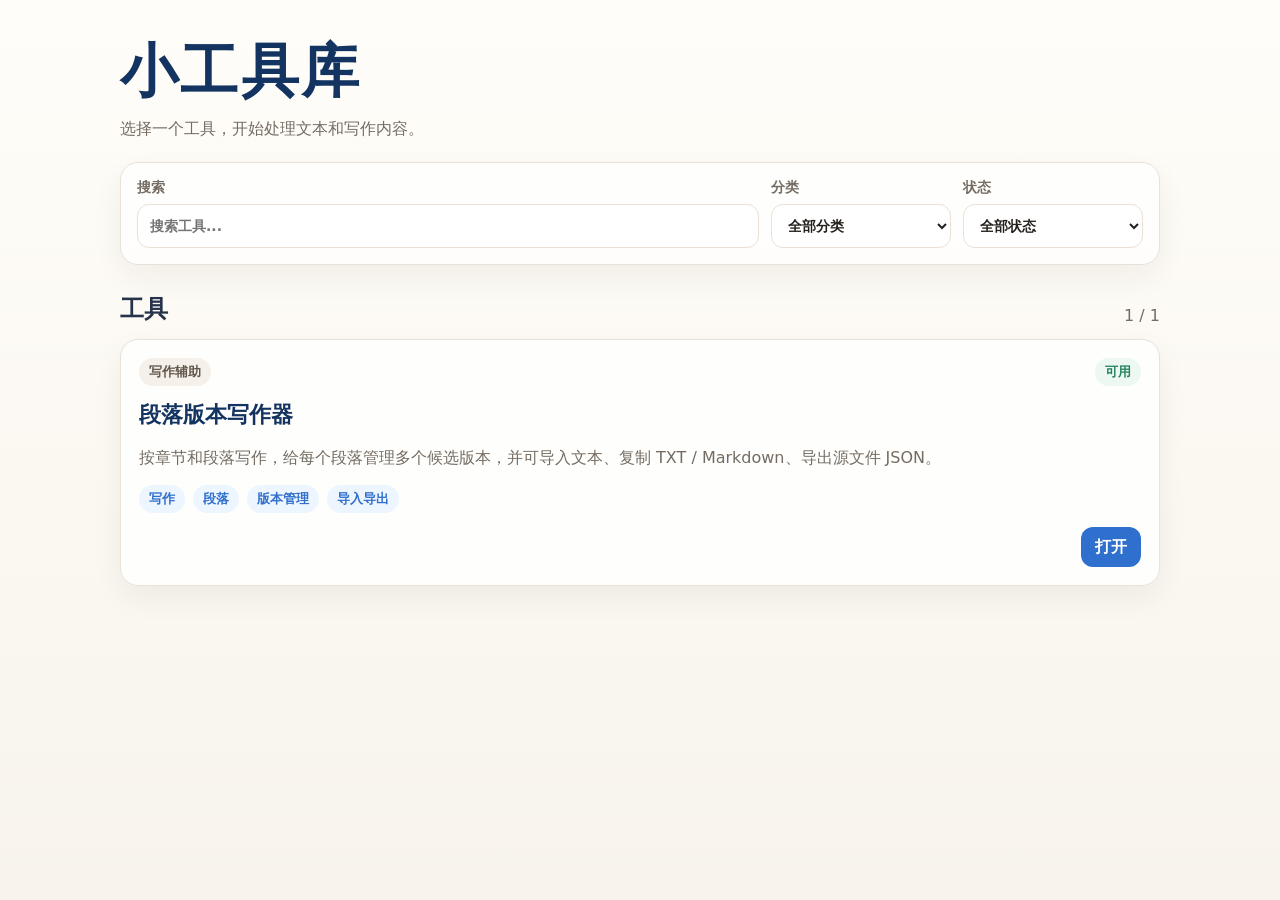
==== index.html @ a1c6eb93 "Make library homepage user-facing" ====
<!doctype html>
<html lang="zh-CN">
  <head>
    <meta charset="UTF-8" />
    <meta name="viewport" content="width=device-width, initial-scale=1.0" />
    <title>小工具库</title>
    <link rel="stylesheet" href="assets/styles.css" />
  </head>
  <body>
    <main class="library-shell">
      <header class="library-header">
        <h1>小工具库</h1>
        <p>选择一个工具，开始处理文本和写作内容。</p>
      </header>

      <section class="filters" aria-label="工具筛选">
        <label>
          <span>搜索</span>
          <input id="searchInput" type="search" placeholder="搜索工具..." autocomplete="off" />
        </label>
        <label>
          <span>分类</span>
          <select id="categoryFilter">
            <option value="all">全部分类</option>
          </select>
        </label>
        <label>
          <span>状态</span>
          <select id="statusFilter">
            <option value="all">全部状态</option>
            <option value="available">可用</option>
            <option value="planned">规划中</option>
          </select>
        </label>
      </section>

      <section aria-labelledby="toolsTitle">
        <div class="section-title">
          <h2 id="toolsTitle">工具</h2>
          <p id="resultSummary" aria-live="polite">正在加载...</p>
        </div>
        <div id="toolGrid" class="tool-grid" aria-live="polite"></div>
        <div id="emptyState" class="empty-state" hidden>没有找到匹配的工具。</div>
      </section>
    </main>

    <script src="assets/app.js" defer></script>
  </body>
</html>
---- assets/styles.css ----
:root {
  color-scheme: light;
  --bg: #fbfaf6;
  --panel: #fff;
  --line: #e9e1d7;
  --text: #25211d;
  --muted: #746c62;
  --blue: #2f6fce;
  --blue-soft: #edf5ff;
  --green: #27845f;
  --green-soft: #ecf8f1;
  --orange: #b76619;
  --orange-soft: #fff3e3;
  --shadow: 0 12px 30px rgba(42, 32, 18, 0.06);
}

* {
  box-sizing: border-box;
}

body {
  margin: 0;
  min-height: 100vh;
  background: linear-gradient(180deg, #fffdf9 0%, #f8f4ec 100%);
  color: var(--text);
  font-family: ui-sans-serif, system-ui, -apple-system, BlinkMacSystemFont, "Segoe UI",
    "PingFang SC", "Microsoft YaHei", sans-serif;
}

a {
  color: inherit;
  text-decoration: none;
}

button,
input,
select {
  font: inherit;
}

.library-shell {
  width: min(1040px, calc(100% - 32px));
  margin: 0 auto;
  padding: 34px 0 48px;
}

.library-header {
  margin-bottom: 22px;
}

.library-header h1 {
  margin: 0;
  color: #133461;
  font-size: clamp(2rem, 6vw, 3.6rem);
  letter-spacing: 0.04em;
}

.library-header p,
.section-title p {
  margin: 8px 0 0;
  color: var(--muted);
}

.filters {
  display: grid;
  grid-template-columns: minmax(220px, 1fr) 180px 180px;
  gap: 12px;
  margin-bottom: 28px;
  border: 1px solid var(--line);
  border-radius: 18px;
  background: rgba(255, 255, 255, 0.72);
  padding: 16px;
  box-shadow: var(--shadow);
}

label {
  display: grid;
  gap: 7px;
  color: var(--muted);
  font-size: 14px;
  font-weight: 700;
}

input,
select {
  width: 100%;
  min-height: 44px;
  border: 1px solid var(--line);
  border-radius: 12px;
  background: var(--panel);
  color: var(--text);
  outline: none;
  padding: 0 12px;
}

input:focus,
select:focus {
  border-color: #95b8ef;
  box-shadow: 0 0 0 3px rgba(47, 111, 206, 0.09);
}

.section-title {
  display: flex;
  align-items: end;
  justify-content: space-between;
  gap: 12px;
  margin-bottom: 14px;
}

.section-title h2 {
  margin: 0;
  color: #26344b;
  font-size: 24px;
}

.tool-grid {
  display: grid;
  grid-template-columns: repeat(auto-fit, minmax(260px, 1fr));
  gap: 14px;
}

.tool-card {
  display: grid;
  gap: 14px;
  border: 1px solid var(--line);
  border-radius: 18px;
  background: rgba(255, 255, 255, 0.86);
  padding: 18px;
  box-shadow: var(--shadow);
}

.tool-card h3 {
  margin: 0;
  color: #133461;
  font-size: 22px;
}

.tool-card p {
  margin: 0;
  color: var(--muted);
  line-height: 1.7;
}

.card-top,
.card-footer,
.tag-list {
  display: flex;
  flex-wrap: wrap;
  align-items: center;
  gap: 8px;
}

.card-top,
.card-footer {
  justify-content: space-between;
}

.status-badge,
.tag,
.category {
  border-radius: 999px;
  padding: 5px 10px;
  font-size: 13px;
  font-weight: 700;
}

.status-available {
  background: var(--green-soft);
  color: var(--green);
}

.status-planned {
  background: var(--orange-soft);
  color: var(--orange);
}

.tag {
  background: var(--blue-soft);
  color: var(--blue);
}

.category {
  background: #f5f0e9;
  color: #62584e;
}

.open-tool {
  display: inline-flex;
  align-items: center;
  min-height: 40px;
  border-radius: 12px;
  background: var(--blue);
  color: #fff;
  padding: 0 14px;
  font-weight: 800;
}

.open-tool.is-disabled {
  background: #f5f0e9;
  color: var(--muted);
  cursor: not-allowed;
}

.empty-state {
  border: 1px dashed var(--line);
  border-radius: 16px;
  background: rgba(255, 255, 255, 0.65);
  color: var(--muted);
  padding: 24px;
  text-align: center;
}

@media (max-width: 720px) {
  .library-shell {
    width: min(100% - 22px, 1040px);
    padding-top: 22px;
  }

  .filters,
  .section-title {
    grid-template-columns: 1fr;
  }

  .section-title {
    align-items: flex-start;
    flex-direction: column;
  }
}
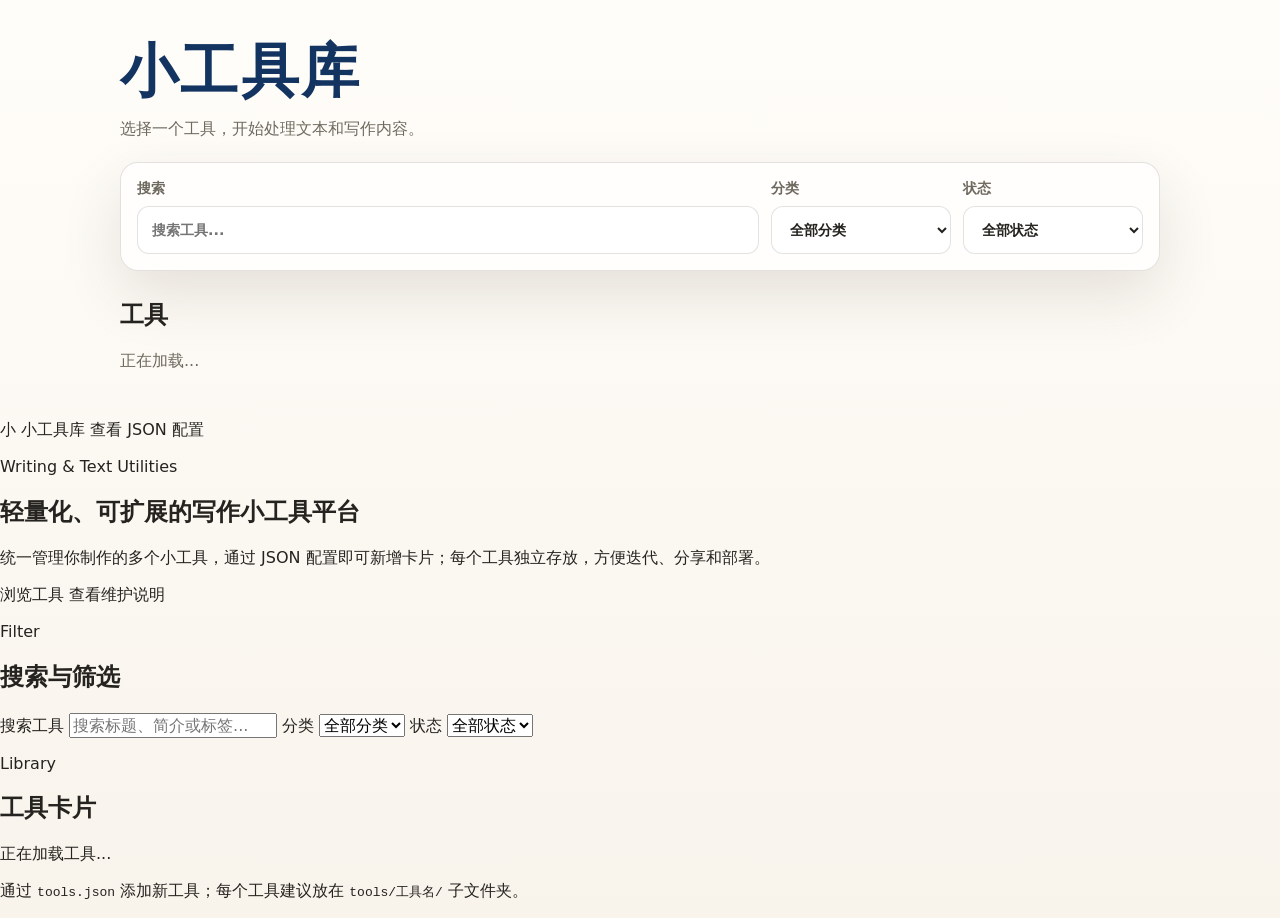
==== commit cbc4cc99: "Merge branch 'main' into codex/create-a-lightweight-tool-library-website-8bobpy" ====
--- a/index.html
+++ b/index.html
@@ -44,6 +44,91 @@
       </section>
     </main>
 
+    <meta
+      name="description"
+      content="一个轻量化、可扩展、面向写作和文本处理的小工具平台。"
+    />
+    <title>小工具库｜写作与文本处理工具平台</title>
+    <link rel="stylesheet" href="assets/styles.css" />
+  </head>
+  <body>
+    <header class="site-hero">
+      <nav class="topbar" aria-label="主导航">
+        <a class="brand" href="index.html" aria-label="回到工具库首页">
+          <span class="brand-mark">小</span>
+          <span>小工具库</span>
+        </a>
+        <a class="deploy-link" href="tools.json" target="_blank" rel="noreferrer">
+          查看 JSON 配置
+        </a>
+      </nav>
+
+      <section class="hero-content">
+        <p class="eyebrow">Writing & Text Utilities</p>
+        <h1>轻量化、可扩展的写作小工具平台</h1>
+        <p class="hero-description">
+          统一管理你制作的多个小工具，通过 JSON 配置即可新增卡片；每个工具独立存放，方便迭代、分享和部署。
+        </p>
+        <div class="hero-actions">
+          <a class="primary-button" href="#tools">浏览工具</a>
+          <a class="secondary-button" href="README.md">查看维护说明</a>
+        </div>
+      </section>
+    </header>
+
+    <main>
+      <section class="panel controls-panel" aria-labelledby="filter-title">
+        <div>
+          <p class="section-kicker">Filter</p>
+          <h2 id="filter-title">搜索与筛选</h2>
+        </div>
+        <div class="controls" role="search">
+          <label class="search-box">
+            <span class="sr-only">搜索工具</span>
+            <input
+              id="searchInput"
+              type="search"
+              placeholder="搜索标题、简介或标签..."
+              autocomplete="off"
+            />
+          </label>
+          <label>
+            <span>分类</span>
+            <select id="categoryFilter">
+              <option value="all">全部分类</option>
+            </select>
+          </label>
+          <label>
+            <span>状态</span>
+            <select id="statusFilter">
+              <option value="all">全部状态</option>
+              <option value="available">可用</option>
+              <option value="planned">规划中</option>
+            </select>
+          </label>
+        </div>
+      </section>
+
+      <section class="tools-section" id="tools" aria-labelledby="tools-title">
+        <div class="section-heading">
+          <div>
+            <p class="section-kicker">Library</p>
+            <h2 id="tools-title">工具卡片</h2>
+          </div>
+          <p id="resultSummary" class="result-summary" aria-live="polite">正在加载工具...</p>
+        </div>
+        <div id="toolGrid" class="tool-grid" aria-live="polite"></div>
+        <div id="emptyState" class="empty-state" hidden>
+          <strong>没有找到匹配的工具</strong>
+          <p>试试换一个关键词，或选择“全部分类 / 全部状态”。</p>
+        </div>
+      </section>
+    </main>
+
+    <footer class="site-footer">
+      <p>通过 <code>tools.json</code> 添加新工具；每个工具建议放在 <code>tools/工具名/</code> 子文件夹。</p>
+    </footer>
+
     <script src="assets/app.js" defer></script>
   </body>
 </html>
--- a/assets/styles.css
+++ b/assets/styles.css
@@ -12,6 +12,23 @@
   --orange: #b76619;
   --orange-soft: #fff3e3;
   --shadow: 0 12px 30px rgba(42, 32, 18, 0.06);
+  --bg: #f7f5ef;
+  --surface: rgba(255, 255, 255, 0.86);
+  --surface-strong: #ffffff;
+  --text: #25231f;
+  --muted: #6f6a5f;
+  --line: rgba(62, 54, 42, 0.14);
+  --brand: #7257ff;
+  --brand-dark: #543ad8;
+  --brand-soft: #ece8ff;
+  --success: #147a4b;
+  --success-bg: #e6f7ee;
+  --planned: #9a5b00;
+  --planned-bg: #fff2d8;
+  --shadow: 0 24px 60px rgba(54, 45, 28, 0.12);
+  --radius-lg: 28px;
+  --radius-md: 18px;
+  --radius-sm: 12px;
 }
 
 * {
@@ -25,6 +42,22 @@
   color: var(--text);
   font-family: ui-sans-serif, system-ui, -apple-system, BlinkMacSystemFont, "Segoe UI",
     "PingFang SC", "Microsoft YaHei", sans-serif;
+html {
+  scroll-behavior: smooth;
+}
+
+body {
+  min-height: 100vh;
+  margin: 0;
+  background:
+    radial-gradient(circle at 15% 5%, rgba(114, 87, 255, 0.2), transparent 28rem),
+    radial-gradient(circle at 90% 15%, rgba(255, 183, 77, 0.22), transparent 24rem),
+    var(--bg);
+  color: var(--text);
+  font-family:
+    Inter, ui-sans-serif, system-ui, -apple-system, BlinkMacSystemFont, "Segoe UI",
+    "PingFang SC", "Microsoft YaHei", sans-serif;
+  line-height: 1.6;
 }
 
 a {
@@ -71,6 +104,142 @@
   background: rgba(255, 255, 255, 0.72);
   padding: 16px;
   box-shadow: var(--shadow);
+.site-hero,
+main,
+.site-footer {
+  width: min(1120px, calc(100% - 32px));
+  margin: 0 auto;
+}
+
+.site-hero {
+  padding: 26px 0 42px;
+}
+
+.topbar {
+  display: flex;
+  align-items: center;
+  justify-content: space-between;
+  gap: 16px;
+  margin-bottom: 56px;
+}
+
+.brand,
+.deploy-link,
+.primary-button,
+.secondary-button {
+  display: inline-flex;
+  align-items: center;
+  justify-content: center;
+  gap: 10px;
+  border-radius: 999px;
+  font-weight: 700;
+}
+
+.brand {
+  font-size: 1.05rem;
+}
+
+.brand-mark {
+  width: 40px;
+  height: 40px;
+  display: grid;
+  place-items: center;
+  border-radius: 14px;
+  background: var(--brand);
+  color: #fff;
+  box-shadow: 0 12px 30px rgba(114, 87, 255, 0.28);
+}
+
+.deploy-link,
+.secondary-button {
+  border: 1px solid var(--line);
+  background: rgba(255, 255, 255, 0.55);
+  color: var(--muted);
+}
+
+.deploy-link {
+  padding: 10px 16px;
+}
+
+.hero-content {
+  max-width: 780px;
+}
+
+.eyebrow,
+.section-kicker {
+  margin: 0 0 8px;
+  color: var(--brand-dark);
+  font-size: 0.78rem;
+  font-weight: 800;
+  letter-spacing: 0.16em;
+  text-transform: uppercase;
+}
+
+h1,
+h2,
+p {
+  margin-top: 0;
+}
+
+h1 {
+  max-width: 760px;
+  margin-bottom: 20px;
+  font-size: clamp(2.35rem, 7vw, 5.2rem);
+  line-height: 1.02;
+  letter-spacing: -0.06em;
+}
+
+h2 {
+  margin-bottom: 0;
+  font-size: clamp(1.45rem, 3vw, 2.2rem);
+  letter-spacing: -0.03em;
+}
+
+.hero-description {
+  max-width: 680px;
+  color: var(--muted);
+  font-size: clamp(1rem, 2vw, 1.2rem);
+}
+
+.hero-actions {
+  display: flex;
+  flex-wrap: wrap;
+  gap: 12px;
+  margin-top: 30px;
+}
+
+.primary-button,
+.secondary-button {
+  min-height: 48px;
+  padding: 0 22px;
+}
+
+.primary-button {
+  background: var(--brand);
+  color: #fff;
+  box-shadow: 0 16px 32px rgba(114, 87, 255, 0.28);
+}
+
+.panel {
+  border: 1px solid var(--line);
+  border-radius: var(--radius-lg);
+  background: var(--surface);
+  box-shadow: var(--shadow);
+  backdrop-filter: blur(18px);
+}
+
+.controls-panel {
+  display: grid;
+  grid-template-columns: 0.7fr 1.3fr;
+  gap: 24px;
+  padding: 24px;
+}
+
+.controls {
+  display: grid;
+  grid-template-columns: minmax(220px, 1fr) 180px 180px;
+  gap: 14px;
+  align-items: end;
 }
 
 label {
@@ -78,6 +247,9 @@
   gap: 7px;
   color: var(--muted);
   font-size: 14px;
+  gap: 8px;
+  color: var(--muted);
+  font-size: 0.9rem;
   font-weight: 700;
 }
 
@@ -91,6 +263,14 @@
   color: var(--text);
   outline: none;
   padding: 0 12px;
+  min-height: 48px;
+  border: 1px solid var(--line);
+  border-radius: var(--radius-sm);
+  background: var(--surface-strong);
+  color: var(--text);
+  outline: none;
+  padding: 0 14px;
+  transition: border-color 0.2s ease, box-shadow 0.2s ease;
 }
 
 input:focus,
@@ -111,6 +291,26 @@
   margin: 0;
   color: #26344b;
   font-size: 24px;
+  border-color: var(--brand);
+  box-shadow: 0 0 0 4px rgba(114, 87, 255, 0.12);
+}
+
+.tools-section {
+  padding: 38px 0 26px;
+}
+
+.section-heading {
+  display: flex;
+  align-items: end;
+  justify-content: space-between;
+  gap: 16px;
+  margin-bottom: 20px;
+}
+
+.result-summary {
+  margin: 0;
+  color: var(--muted);
+  font-weight: 700;
 }
 
 .tool-grid {
@@ -127,6 +327,63 @@
   background: rgba(255, 255, 255, 0.86);
   padding: 18px;
   box-shadow: var(--shadow);
+  grid-template-columns: repeat(3, minmax(0, 1fr));
+  gap: 18px;
+}
+
+.tool-card {
+  display: flex;
+  min-height: 280px;
+  flex-direction: column;
+  gap: 16px;
+  border: 1px solid var(--line);
+  border-radius: var(--radius-lg);
+  background: var(--surface-strong);
+  padding: 22px;
+  box-shadow: 0 16px 44px rgba(54, 45, 28, 0.08);
+  transition: transform 0.2s ease, box-shadow 0.2s ease;
+}
+
+.tool-card:hover {
+  transform: translateY(-4px);
+  box-shadow: 0 24px 60px rgba(54, 45, 28, 0.14);
+}
+
+.card-header {
+  display: flex;
+  justify-content: space-between;
+  gap: 16px;
+}
+
+.card-icon {
+  width: 50px;
+  height: 50px;
+  display: grid;
+  flex: 0 0 auto;
+  place-items: center;
+  border-radius: 18px;
+  background: var(--brand-soft);
+  color: var(--brand-dark);
+  font-size: 1.3rem;
+  font-weight: 900;
+}
+
+.status-badge {
+  height: fit-content;
+  border-radius: 999px;
+  padding: 5px 10px;
+  font-size: 0.78rem;
+  font-weight: 800;
+}
+
+.status-available {
+  background: var(--success-bg);
+  color: var(--success);
+}
+
+.status-planned {
+  background: var(--planned-bg);
+  color: var(--planned);
 }
 
 .tool-card h3 {
@@ -199,6 +456,56 @@
   background: #f5f0e9;
   color: var(--muted);
   cursor: not-allowed;
+  font-size: 1.25rem;
+  letter-spacing: -0.02em;
+}
+
+.tool-card p {
+  margin-bottom: 0;
+  color: var(--muted);
+}
+
+.tag-list {
+  display: flex;
+  flex-wrap: wrap;
+  gap: 8px;
+  margin-top: auto;
+}
+
+.tag {
+  border-radius: 999px;
+  background: #f2f0ea;
+  color: #5f594f;
+  padding: 5px 10px;
+  font-size: 0.8rem;
+  font-weight: 700;
+}
+
+.card-footer {
+  display: flex;
+  align-items: center;
+  justify-content: space-between;
+  gap: 12px;
+  border-top: 1px solid var(--line);
+  margin-top: 4px;
+  padding-top: 16px;
+}
+
+.category {
+  color: var(--muted);
+  font-size: 0.9rem;
+  font-weight: 800;
+}
+
+.open-tool {
+  color: var(--brand-dark);
+  font-weight: 900;
+}
+
+.open-tool.is-disabled {
+  color: var(--muted);
+  cursor: not-allowed;
+  opacity: 0.7;
 }
 
 .empty-state {
@@ -225,4 +532,84 @@
     align-items: flex-start;
     flex-direction: column;
   }
-}
+  border-radius: var(--radius-lg);
+  background: rgba(255, 255, 255, 0.55);
+  padding: 40px 20px;
+  text-align: center;
+}
+
+.empty-state p {
+  margin-bottom: 0;
+  color: var(--muted);
+}
+
+.site-footer {
+  padding: 26px 0 42px;
+  color: var(--muted);
+  text-align: center;
+}
+
+code {
+  border-radius: 8px;
+  background: rgba(114, 87, 255, 0.1);
+  color: var(--brand-dark);
+  padding: 2px 6px;
+}
+
+.sr-only {
+  position: absolute;
+  width: 1px;
+  height: 1px;
+  overflow: hidden;
+  clip: rect(0, 0, 0, 0);
+  white-space: nowrap;
+}
+
+@media (max-width: 900px) {
+  .controls-panel,
+  .controls {
+    grid-template-columns: 1fr;
+  }
+
+  .tool-grid {
+    grid-template-columns: repeat(2, minmax(0, 1fr));
+  }
+}
+
+@media (max-width: 640px) {
+  .site-hero,
+  main,
+  .site-footer {
+    width: min(100% - 22px, 1120px);
+  }
+
+  .site-hero {
+    padding-top: 18px;
+  }
+
+  .topbar,
+  .section-heading {
+    align-items: flex-start;
+    flex-direction: column;
+  }
+
+  .topbar {
+    margin-bottom: 42px;
+  }
+
+  .deploy-link,
+  .primary-button,
+  .secondary-button {
+    width: 100%;
+  }
+
+  .controls-panel,
+  .tool-card {
+    border-radius: 22px;
+    padding: 18px;
+  }
+
+  .tool-grid {
+    grid-template-columns: 1fr;
+  }
+}
--- a/assets/styles.css
+++ b/assets/styles.css
@@ -12,6 +12,23 @@
   --orange: #b76619;
   --orange-soft: #fff3e3;
   --shadow: 0 12px 30px rgba(42, 32, 18, 0.06);
+  --bg: #f7f5ef;
+  --surface: rgba(255, 255, 255, 0.86);
+  --surface-strong: #ffffff;
+  --text: #25231f;
+  --muted: #6f6a5f;
+  --line: rgba(62, 54, 42, 0.14);
+  --brand: #7257ff;
+  --brand-dark: #543ad8;
+  --brand-soft: #ece8ff;
+  --success: #147a4b;
+  --success-bg: #e6f7ee;
+  --planned: #9a5b00;
+  --planned-bg: #fff2d8;
+  --shadow: 0 24px 60px rgba(54, 45, 28, 0.12);
+  --radius-lg: 28px;
+  --radius-md: 18px;
+  --radius-sm: 12px;
 }
 
 * {
@@ -25,6 +42,22 @@
   color: var(--text);
   font-family: ui-sans-serif, system-ui, -apple-system, BlinkMacSystemFont, "Segoe UI",
     "PingFang SC", "Microsoft YaHei", sans-serif;
+html {
+  scroll-behavior: smooth;
+}
+
+body {
+  min-height: 100vh;
+  margin: 0;
+  background:
+    radial-gradient(circle at 15% 5%, rgba(114, 87, 255, 0.2), transparent 28rem),
+    radial-gradient(circle at 90% 15%, rgba(255, 183, 77, 0.22), transparent 24rem),
+    var(--bg);
+  color: var(--text);
+  font-family:
+    Inter, ui-sans-serif, system-ui, -apple-system, BlinkMacSystemFont, "Segoe UI",
+    "PingFang SC", "Microsoft YaHei", sans-serif;
+  line-height: 1.6;
 }
 
 a {
@@ -71,6 +104,142 @@
   background: rgba(255, 255, 255, 0.72);
   padding: 16px;
   box-shadow: var(--shadow);
+.site-hero,
+main,
+.site-footer {
+  width: min(1120px, calc(100% - 32px));
+  margin: 0 auto;
+}
+
+.site-hero {
+  padding: 26px 0 42px;
+}
+
+.topbar {
+  display: flex;
+  align-items: center;
+  justify-content: space-between;
+  gap: 16px;
+  margin-bottom: 56px;
+}
+
+.brand,
+.deploy-link,
+.primary-button,
+.secondary-button {
+  display: inline-flex;
+  align-items: center;
+  justify-content: center;
+  gap: 10px;
+  border-radius: 999px;
+  font-weight: 700;
+}
+
+.brand {
+  font-size: 1.05rem;
+}
+
+.brand-mark {
+  width: 40px;
+  height: 40px;
+  display: grid;
+  place-items: center;
+  border-radius: 14px;
+  background: var(--brand);
+  color: #fff;
+  box-shadow: 0 12px 30px rgba(114, 87, 255, 0.28);
+}
+
+.deploy-link,
+.secondary-button {
+  border: 1px solid var(--line);
+  background: rgba(255, 255, 255, 0.55);
+  color: var(--muted);
+}
+
+.deploy-link {
+  padding: 10px 16px;
+}
+
+.hero-content {
+  max-width: 780px;
+}
+
+.eyebrow,
+.section-kicker {
+  margin: 0 0 8px;
+  color: var(--brand-dark);
+  font-size: 0.78rem;
+  font-weight: 800;
+  letter-spacing: 0.16em;
+  text-transform: uppercase;
+}
+
+h1,
+h2,
+p {
+  margin-top: 0;
+}
+
+h1 {
+  max-width: 760px;
+  margin-bottom: 20px;
+  font-size: clamp(2.35rem, 7vw, 5.2rem);
+  line-height: 1.02;
+  letter-spacing: -0.06em;
+}
+
+h2 {
+  margin-bottom: 0;
+  font-size: clamp(1.45rem, 3vw, 2.2rem);
+  letter-spacing: -0.03em;
+}
+
+.hero-description {
+  max-width: 680px;
+  color: var(--muted);
+  font-size: clamp(1rem, 2vw, 1.2rem);
+}
+
+.hero-actions {
+  display: flex;
+  flex-wrap: wrap;
+  gap: 12px;
+  margin-top: 30px;
+}
+
+.primary-button,
+.secondary-button {
+  min-height: 48px;
+  padding: 0 22px;
+}
+
+.primary-button {
+  background: var(--brand);
+  color: #fff;
+  box-shadow: 0 16px 32px rgba(114, 87, 255, 0.28);
+}
+
+.panel {
+  border: 1px solid var(--line);
+  border-radius: var(--radius-lg);
+  background: var(--surface);
+  box-shadow: var(--shadow);
+  backdrop-filter: blur(18px);
+}
+
+.controls-panel {
+  display: grid;
+  grid-template-columns: 0.7fr 1.3fr;
+  gap: 24px;
+  padding: 24px;
+}
+
+.controls {
+  display: grid;
+  grid-template-columns: minmax(220px, 1fr) 180px 180px;
+  gap: 14px;
+  align-items: end;
 }
 
 label {
@@ -78,6 +247,9 @@
   gap: 7px;
   color: var(--muted);
   font-size: 14px;
+  gap: 8px;
+  color: var(--muted);
+  font-size: 0.9rem;
   font-weight: 700;
 }
 
@@ -91,6 +263,14 @@
   color: var(--text);
   outline: none;
   padding: 0 12px;
+  min-height: 48px;
+  border: 1px solid var(--line);
+  border-radius: var(--radius-sm);
+  background: var(--surface-strong);
+  color: var(--text);
+  outline: none;
+  padding: 0 14px;
+  transition: border-color 0.2s ease, box-shadow 0.2s ease;
 }
 
 input:focus,
@@ -111,6 +291,26 @@
   margin: 0;
   color: #26344b;
   font-size: 24px;
+  border-color: var(--brand);
+  box-shadow: 0 0 0 4px rgba(114, 87, 255, 0.12);
+}
+
+.tools-section {
+  padding: 38px 0 26px;
+}
+
+.section-heading {
+  display: flex;
+  align-items: end;
+  justify-content: space-between;
+  gap: 16px;
+  margin-bottom: 20px;
+}
+
+.result-summary {
+  margin: 0;
+  color: var(--muted);
+  font-weight: 700;
 }
 
 .tool-grid {
@@ -127,6 +327,63 @@
   background: rgba(255, 255, 255, 0.86);
   padding: 18px;
   box-shadow: var(--shadow);
+  grid-template-columns: repeat(3, minmax(0, 1fr));
+  gap: 18px;
+}
+
+.tool-card {
+  display: flex;
+  min-height: 280px;
+  flex-direction: column;
+  gap: 16px;
+  border: 1px solid var(--line);
+  border-radius: var(--radius-lg);
+  background: var(--surface-strong);
+  padding: 22px;
+  box-shadow: 0 16px 44px rgba(54, 45, 28, 0.08);
+  transition: transform 0.2s ease, box-shadow 0.2s ease;
+}
+
+.tool-card:hover {
+  transform: translateY(-4px);
+  box-shadow: 0 24px 60px rgba(54, 45, 28, 0.14);
+}
+
+.card-header {
+  display: flex;
+  justify-content: space-between;
+  gap: 16px;
+}
+
+.card-icon {
+  width: 50px;
+  height: 50px;
+  display: grid;
+  flex: 0 0 auto;
+  place-items: center;
+  border-radius: 18px;
+  background: var(--brand-soft);
+  color: var(--brand-dark);
+  font-size: 1.3rem;
+  font-weight: 900;
+}
+
+.status-badge {
+  height: fit-content;
+  border-radius: 999px;
+  padding: 5px 10px;
+  font-size: 0.78rem;
+  font-weight: 800;
+}
+
+.status-available {
+  background: var(--success-bg);
+  color: var(--success);
+}
+
+.status-planned {
+  background: var(--planned-bg);
+  color: var(--planned);
 }
 
 .tool-card h3 {
@@ -199,6 +456,56 @@
   background: #f5f0e9;
   color: var(--muted);
   cursor: not-allowed;
+  font-size: 1.25rem;
+  letter-spacing: -0.02em;
+}
+
+.tool-card p {
+  margin-bottom: 0;
+  color: var(--muted);
+}
+
+.tag-list {
+  display: flex;
+  flex-wrap: wrap;
+  gap: 8px;
+  margin-top: auto;
+}
+
+.tag {
+  border-radius: 999px;
+  background: #f2f0ea;
+  color: #5f594f;
+  padding: 5px 10px;
+  font-size: 0.8rem;
+  font-weight: 700;
+}
+
+.card-footer {
+  display: flex;
+  align-items: center;
+  justify-content: space-between;
+  gap: 12px;
+  border-top: 1px solid var(--line);
+  margin-top: 4px;
+  padding-top: 16px;
+}
+
+.category {
+  color: var(--muted);
+  font-size: 0.9rem;
+  font-weight: 800;
+}
+
+.open-tool {
+  color: var(--brand-dark);
+  font-weight: 900;
+}
+
+.open-tool.is-disabled {
+  color: var(--muted);
+  cursor: not-allowed;
+  opacity: 0.7;
 }
 
 .empty-state {
@@ -225,4 +532,84 @@
     align-items: flex-start;
     flex-direction: column;
   }
-}
+  border-radius: var(--radius-lg);
+  background: rgba(255, 255, 255, 0.55);
+  padding: 40px 20px;
+  text-align: center;
+}
+
+.empty-state p {
+  margin-bottom: 0;
+  color: var(--muted);
+}
+
+.site-footer {
+  padding: 26px 0 42px;
+  color: var(--muted);
+  text-align: center;
+}
+
+code {
+  border-radius: 8px;
+  background: rgba(114, 87, 255, 0.1);
+  color: var(--brand-dark);
+  padding: 2px 6px;
+}
+
+.sr-only {
+  position: absolute;
+  width: 1px;
+  height: 1px;
+  overflow: hidden;
+  clip: rect(0, 0, 0, 0);
+  white-space: nowrap;
+}
+
+@media (max-width: 900px) {
+  .controls-panel,
+  .controls {
+    grid-template-columns: 1fr;
+  }
+
+  .tool-grid {
+    grid-template-columns: repeat(2, minmax(0, 1fr));
+  }
+}
+
+@media (max-width: 640px) {
+  .site-hero,
+  main,
+  .site-footer {
+    width: min(100% - 22px, 1120px);
+  }
+
+  .site-hero {
+    padding-top: 18px;
+  }
+
+  .topbar,
+  .section-heading {
+    align-items: flex-start;
+    flex-direction: column;
+  }
+
+  .topbar {
+    margin-bottom: 42px;
+  }
+
+  .deploy-link,
+  .primary-button,
+  .secondary-button {
+    width: 100%;
+  }
+
+  .controls-panel,
+  .tool-card {
+    border-radius: 22px;
+    padding: 18px;
+  }
+
+  .tool-grid {
+    grid-template-columns: 1fr;
+  }
+}
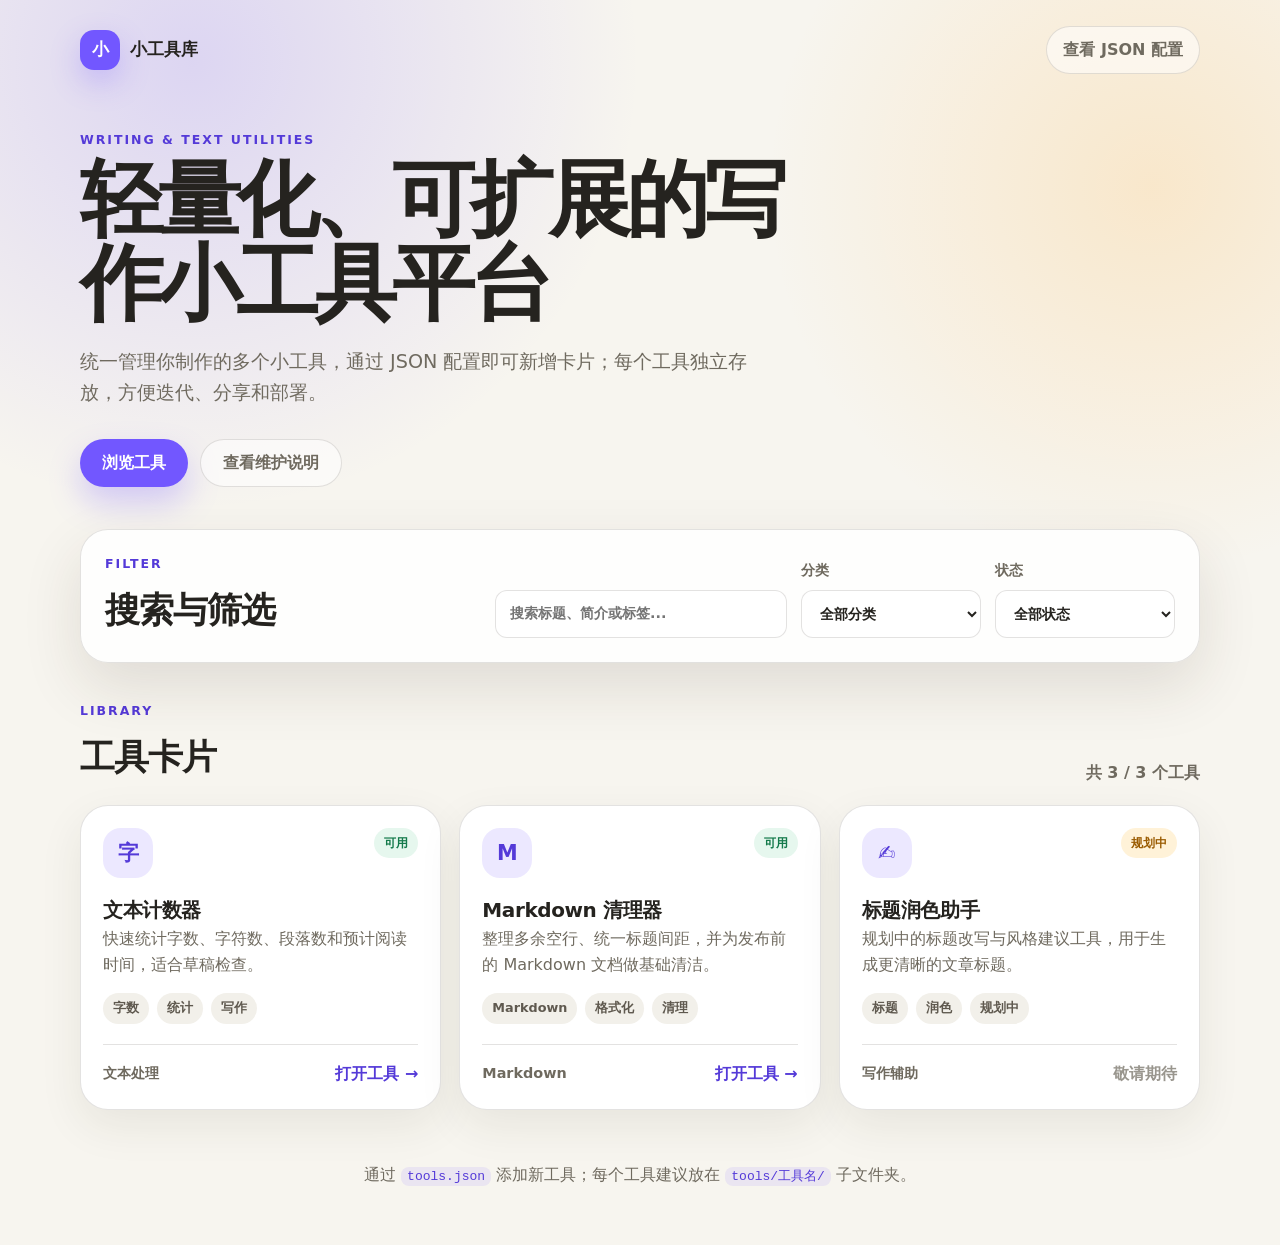
==== commit 401e16f3: "Revert "Add static tools library UI, assets, README and Paragraph Version Writer tool"" ====
--- a/index.html
+++ b/index.html
@@ -3,47 +3,6 @@
   <head>
     <meta charset="UTF-8" />
     <meta name="viewport" content="width=device-width, initial-scale=1.0" />
-    <title>小工具库</title>
-    <link rel="stylesheet" href="assets/styles.css" />
-  </head>
-  <body>
-    <main class="library-shell">
-      <header class="library-header">
-        <h1>小工具库</h1>
-        <p>选择一个工具，开始处理文本和写作内容。</p>
-      </header>
-
-      <section class="filters" aria-label="工具筛选">
-        <label>
-          <span>搜索</span>
-          <input id="searchInput" type="search" placeholder="搜索工具..." autocomplete="off" />
-        </label>
-        <label>
-          <span>分类</span>
-          <select id="categoryFilter">
-            <option value="all">全部分类</option>
-          </select>
-        </label>
-        <label>
-          <span>状态</span>
-          <select id="statusFilter">
-            <option value="all">全部状态</option>
-            <option value="available">可用</option>
-            <option value="planned">规划中</option>
-          </select>
-        </label>
-      </section>
-
-      <section aria-labelledby="toolsTitle">
-        <div class="section-title">
-          <h2 id="toolsTitle">工具</h2>
-          <p id="resultSummary" aria-live="polite">正在加载...</p>
-        </div>
-        <div id="toolGrid" class="tool-grid" aria-live="polite"></div>
-        <div id="emptyState" class="empty-state" hidden>没有找到匹配的工具。</div>
-      </section>
-    </main>
-
     <meta
       name="description"
       content="一个轻量化、可扩展、面向写作和文本处理的小工具平台。"
--- a/assets/styles.css
+++ b/assets/styles.css
@@ -1,17 +1,5 @@
 :root {
   color-scheme: light;
-  --bg: #fbfaf6;
-  --panel: #fff;
-  --line: #e9e1d7;
-  --text: #25211d;
-  --muted: #746c62;
-  --blue: #2f6fce;
-  --blue-soft: #edf5ff;
-  --green: #27845f;
-  --green-soft: #ecf8f1;
-  --orange: #b76619;
-  --orange-soft: #fff3e3;
-  --shadow: 0 12px 30px rgba(42, 32, 18, 0.06);
   --bg: #f7f5ef;
   --surface: rgba(255, 255, 255, 0.86);
   --surface-strong: #ffffff;
@@ -35,13 +23,6 @@
   box-sizing: border-box;
 }
 
-body {
-  margin: 0;
-  min-height: 100vh;
-  background: linear-gradient(180deg, #fffdf9 0%, #f8f4ec 100%);
-  color: var(--text);
-  font-family: ui-sans-serif, system-ui, -apple-system, BlinkMacSystemFont, "Segoe UI",
-    "PingFang SC", "Microsoft YaHei", sans-serif;
 html {
   scroll-behavior: smooth;
 }
@@ -71,39 +52,6 @@
   font: inherit;
 }
 
-.library-shell {
-  width: min(1040px, calc(100% - 32px));
-  margin: 0 auto;
-  padding: 34px 0 48px;
-}
-
-.library-header {
-  margin-bottom: 22px;
-}
-
-.library-header h1 {
-  margin: 0;
-  color: #133461;
-  font-size: clamp(2rem, 6vw, 3.6rem);
-  letter-spacing: 0.04em;
-}
-
-.library-header p,
-.section-title p {
-  margin: 8px 0 0;
-  color: var(--muted);
-}
-
-.filters {
-  display: grid;
-  grid-template-columns: minmax(220px, 1fr) 180px 180px;
-  gap: 12px;
-  margin-bottom: 28px;
-  border: 1px solid var(--line);
-  border-radius: 18px;
-  background: rgba(255, 255, 255, 0.72);
-  padding: 16px;
-  box-shadow: var(--shadow);
 .site-hero,
 main,
 .site-footer {
@@ -244,9 +192,6 @@
 
 label {
   display: grid;
-  gap: 7px;
-  color: var(--muted);
-  font-size: 14px;
   gap: 8px;
   color: var(--muted);
   font-size: 0.9rem;
@@ -256,13 +201,6 @@
 input,
 select {
   width: 100%;
-  min-height: 44px;
-  border: 1px solid var(--line);
-  border-radius: 12px;
-  background: var(--panel);
-  color: var(--text);
-  outline: none;
-  padding: 0 12px;
   min-height: 48px;
   border: 1px solid var(--line);
   border-radius: var(--radius-sm);
@@ -275,22 +213,6 @@
 
 input:focus,
 select:focus {
-  border-color: #95b8ef;
-  box-shadow: 0 0 0 3px rgba(47, 111, 206, 0.09);
-}
-
-.section-title {
-  display: flex;
-  align-items: end;
-  justify-content: space-between;
-  gap: 12px;
-  margin-bottom: 14px;
-}
-
-.section-title h2 {
-  margin: 0;
-  color: #26344b;
-  font-size: 24px;
   border-color: var(--brand);
   box-shadow: 0 0 0 4px rgba(114, 87, 255, 0.12);
 }
@@ -315,18 +237,6 @@
 
 .tool-grid {
   display: grid;
-  grid-template-columns: repeat(auto-fit, minmax(260px, 1fr));
-  gap: 14px;
-}
-
-.tool-card {
-  display: grid;
-  gap: 14px;
-  border: 1px solid var(--line);
-  border-radius: 18px;
-  background: rgba(255, 255, 255, 0.86);
-  padding: 18px;
-  box-shadow: var(--shadow);
   grid-template-columns: repeat(3, minmax(0, 1fr));
   gap: 18px;
 }
@@ -388,74 +298,6 @@
 
 .tool-card h3 {
   margin: 0;
-  color: #133461;
-  font-size: 22px;
-}
-
-.tool-card p {
-  margin: 0;
-  color: var(--muted);
-  line-height: 1.7;
-}
-
-.card-top,
-.card-footer,
-.tag-list {
-  display: flex;
-  flex-wrap: wrap;
-  align-items: center;
-  gap: 8px;
-}
-
-.card-top,
-.card-footer {
-  justify-content: space-between;
-}
-
-.status-badge,
-.tag,
-.category {
-  border-radius: 999px;
-  padding: 5px 10px;
-  font-size: 13px;
-  font-weight: 700;
-}
-
-.status-available {
-  background: var(--green-soft);
-  color: var(--green);
-}
-
-.status-planned {
-  background: var(--orange-soft);
-  color: var(--orange);
-}
-
-.tag {
-  background: var(--blue-soft);
-  color: var(--blue);
-}
-
-.category {
-  background: #f5f0e9;
-  color: #62584e;
-}
-
-.open-tool {
-  display: inline-flex;
-  align-items: center;
-  min-height: 40px;
-  border-radius: 12px;
-  background: var(--blue);
-  color: #fff;
-  padding: 0 14px;
-  font-weight: 800;
-}
-
-.open-tool.is-disabled {
-  background: #f5f0e9;
-  color: var(--muted);
-  cursor: not-allowed;
   font-size: 1.25rem;
   letter-spacing: -0.02em;
 }
@@ -510,28 +352,6 @@
 
 .empty-state {
   border: 1px dashed var(--line);
-  border-radius: 16px;
-  background: rgba(255, 255, 255, 0.65);
-  color: var(--muted);
-  padding: 24px;
-  text-align: center;
-}
-
-@media (max-width: 720px) {
-  .library-shell {
-    width: min(100% - 22px, 1040px);
-    padding-top: 22px;
-  }
-
-  .filters,
-  .section-title {
-    grid-template-columns: 1fr;
-  }
-
-  .section-title {
-    align-items: flex-start;
-    flex-direction: column;
-  }
   border-radius: var(--radius-lg);
   background: rgba(255, 255, 255, 0.55);
   padding: 40px 20px;
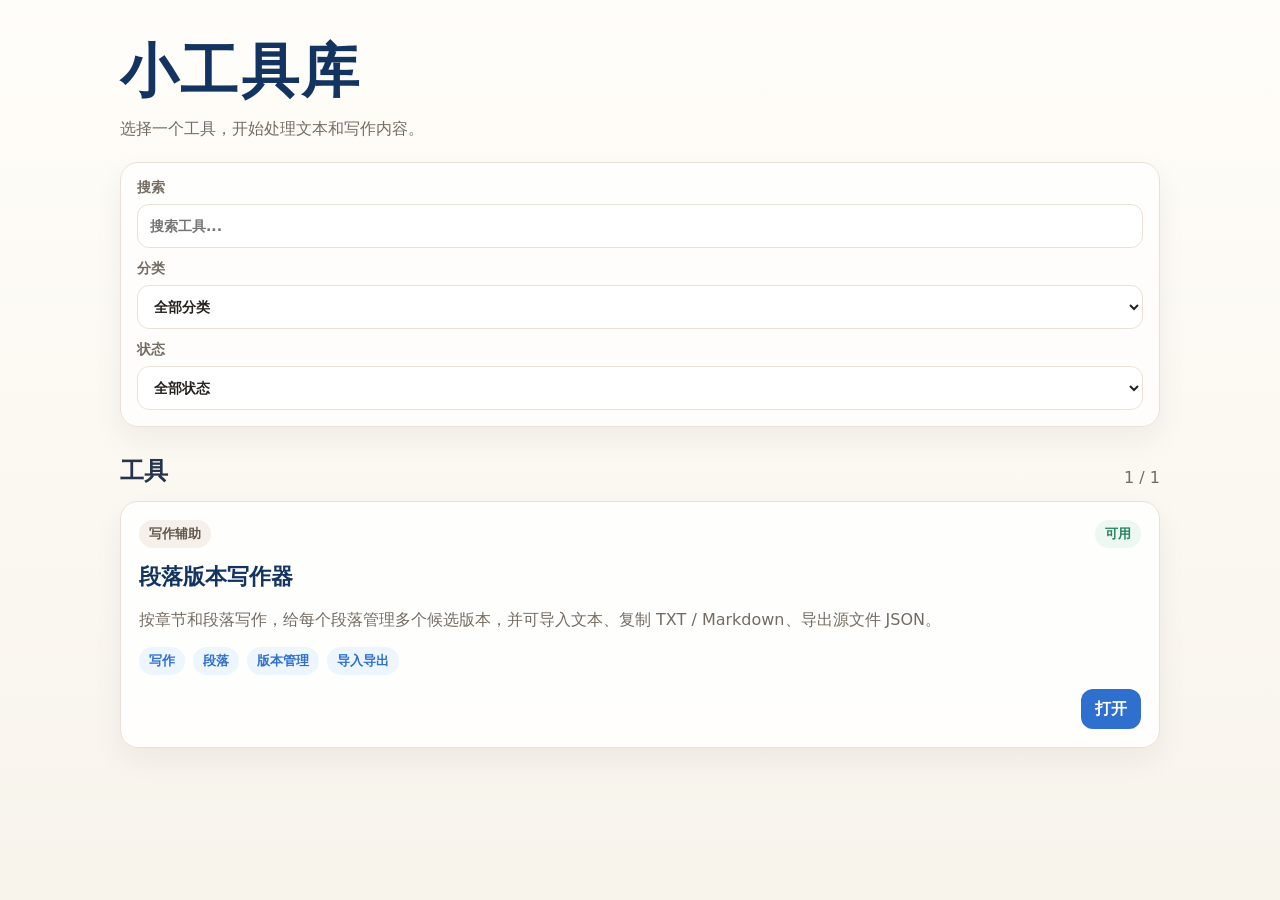
==== commit 0cdb37e6: "Prevent legacy homepage content from showing" ====
--- a/index.html
+++ b/index.html
@@ -3,90 +3,46 @@
   <head>
     <meta charset="UTF-8" />
     <meta name="viewport" content="width=device-width, initial-scale=1.0" />
-    <meta
-      name="description"
-      content="一个轻量化、可扩展、面向写作和文本处理的小工具平台。"
-    />
-    <title>小工具库｜写作与文本处理工具平台</title>
+    <title>小工具库</title>
     <link rel="stylesheet" href="assets/styles.css" />
   </head>
   <body>
-    <header class="site-hero">
-      <nav class="topbar" aria-label="主导航">
-        <a class="brand" href="index.html" aria-label="回到工具库首页">
-          <span class="brand-mark">小</span>
-          <span>小工具库</span>
-        </a>
-        <a class="deploy-link" href="tools.json" target="_blank" rel="noreferrer">
-          查看 JSON 配置
-        </a>
-      </nav>
+    <main class="library-shell">
+      <header class="library-header">
+        <h1>小工具库</h1>
+        <p>选择一个工具，开始处理文本和写作内容。</p>
+      </header>
 
-      <section class="hero-content">
-        <p class="eyebrow">Writing & Text Utilities</p>
-        <h1>轻量化、可扩展的写作小工具平台</h1>
-        <p class="hero-description">
-          统一管理你制作的多个小工具，通过 JSON 配置即可新增卡片；每个工具独立存放，方便迭代、分享和部署。
-        </p>
-        <div class="hero-actions">
-          <a class="primary-button" href="#tools">浏览工具</a>
-          <a class="secondary-button" href="README.md">查看维护说明</a>
-        </div>
-      </section>
-    </header>
-
-    <main>
-      <section class="panel controls-panel" aria-labelledby="filter-title">
-        <div>
-          <p class="section-kicker">Filter</p>
-          <h2 id="filter-title">搜索与筛选</h2>
-        </div>
-        <div class="controls" role="search">
-          <label class="search-box">
-            <span class="sr-only">搜索工具</span>
-            <input
-              id="searchInput"
-              type="search"
-              placeholder="搜索标题、简介或标签..."
-              autocomplete="off"
-            />
-          </label>
-          <label>
-            <span>分类</span>
-            <select id="categoryFilter">
-              <option value="all">全部分类</option>
-            </select>
-          </label>
-          <label>
-            <span>状态</span>
-            <select id="statusFilter">
-              <option value="all">全部状态</option>
-              <option value="available">可用</option>
-              <option value="planned">规划中</option>
-            </select>
-          </label>
-        </div>
+      <section class="filters" aria-label="工具筛选">
+        <label>
+          <span>搜索</span>
+          <input id="searchInput" type="search" placeholder="搜索工具..." autocomplete="off" />
+        </label>
+        <label>
+          <span>分类</span>
+          <select id="categoryFilter">
+            <option value="all">全部分类</option>
+          </select>
+        </label>
+        <label>
+          <span>状态</span>
+          <select id="statusFilter">
+            <option value="all">全部状态</option>
+            <option value="available">可用</option>
+            <option value="planned">规划中</option>
+          </select>
+        </label>
       </section>
 
-      <section class="tools-section" id="tools" aria-labelledby="tools-title">
-        <div class="section-heading">
-          <div>
-            <p class="section-kicker">Library</p>
-            <h2 id="tools-title">工具卡片</h2>
-          </div>
-          <p id="resultSummary" class="result-summary" aria-live="polite">正在加载工具...</p>
+      <section aria-labelledby="toolsTitle">
+        <div class="section-title">
+          <h2 id="toolsTitle">工具</h2>
+          <p id="resultSummary" aria-live="polite">正在加载...</p>
         </div>
         <div id="toolGrid" class="tool-grid" aria-live="polite"></div>
-        <div id="emptyState" class="empty-state" hidden>
-          <strong>没有找到匹配的工具</strong>
-          <p>试试换一个关键词，或选择“全部分类 / 全部状态”。</p>
-        </div>
+        <div id="emptyState" class="empty-state" hidden>没有找到匹配的工具。</div>
       </section>
     </main>
-
-    <footer class="site-footer">
-      <p>通过 <code>tools.json</code> 添加新工具；每个工具建议放在 <code>tools/工具名/</code> 子文件夹。</p>
-    </footer>
 
     <script src="assets/app.js" defer></script>
   </body>
--- a/assets/styles.css
+++ b/assets/styles.css
@@ -1,49 +1,42 @@
 :root {
   color-scheme: light;
-  --bg: #f7f5ef;
-  --surface: rgba(255, 255, 255, 0.86);
-  --surface-strong: #ffffff;
-  --text: #25231f;
-  --muted: #6f6a5f;
-  --line: rgba(62, 54, 42, 0.14);
-  --brand: #7257ff;
-  --brand-dark: #543ad8;
-  --brand-soft: #ece8ff;
-  --success: #147a4b;
-  --success-bg: #e6f7ee;
-  --planned: #9a5b00;
-  --planned-bg: #fff2d8;
-  --shadow: 0 24px 60px rgba(54, 45, 28, 0.12);
-  --radius-lg: 28px;
-  --radius-md: 18px;
-  --radius-sm: 12px;
+  --bg: #fbfaf6;
+  --panel: #fff;
+  --line: #e9e1d7;
+  --text: #25211d;
+  --muted: #746c62;
+  --blue: #2f6fce;
+  --blue-soft: #edf5ff;
+  --green: #27845f;
+  --green-soft: #ecf8f1;
+  --orange: #b76619;
+  --orange-soft: #fff3e3;
+  --shadow: 0 12px 30px rgba(42, 32, 18, 0.06);
 }
 
 * {
   box-sizing: border-box;
 }
 
-html {
-  scroll-behavior: smooth;
-}
-
 body {
+  margin: 0;
   min-height: 100vh;
-  margin: 0;
-  background:
-    radial-gradient(circle at 15% 5%, rgba(114, 87, 255, 0.2), transparent 28rem),
-    radial-gradient(circle at 90% 15%, rgba(255, 183, 77, 0.22), transparent 24rem),
-    var(--bg);
+  background: linear-gradient(180deg, #fffdf9 0%, #f8f4ec 100%);
   color: var(--text);
-  font-family:
-    Inter, ui-sans-serif, system-ui, -apple-system, BlinkMacSystemFont, "Segoe UI",
+  font-family: ui-sans-serif, system-ui, -apple-system, BlinkMacSystemFont, "Segoe UI",
     "PingFang SC", "Microsoft YaHei", sans-serif;
-  line-height: 1.6;
 }
 
 a {
   color: inherit;
   text-decoration: none;
+}
+
+
+body > .site-hero,
+body > .site-footer,
+body > main:not(.library-shell) {
+  display: none !important;
 }
 
 button,
@@ -52,384 +45,191 @@
   font: inherit;
 }
 
-.site-hero,
-main,
-.site-footer {
-  width: min(1120px, calc(100% - 32px));
+.library-shell {
+  width: min(1040px, calc(100% - 32px));
   margin: 0 auto;
-}
-
-.site-hero {
-  padding: 26px 0 42px;
-}
-
-.topbar {
-  display: flex;
-  align-items: center;
-  justify-content: space-between;
-  gap: 16px;
-  margin-bottom: 56px;
-}
-
-.brand,
-.deploy-link,
-.primary-button,
-.secondary-button {
-  display: inline-flex;
-  align-items: center;
-  justify-content: center;
-  gap: 10px;
-  border-radius: 999px;
-  font-weight: 700;
-}
-
-.brand {
-  font-size: 1.05rem;
-}
-
-.brand-mark {
-  width: 40px;
-  height: 40px;
-  display: grid;
-  place-items: center;
-  border-radius: 14px;
-  background: var(--brand);
-  color: #fff;
-  box-shadow: 0 12px 30px rgba(114, 87, 255, 0.28);
-}
-
-.deploy-link,
-.secondary-button {
+  padding: 34px 0 48px;
+}
+
+.library-header {
+  margin-bottom: 22px;
+}
+
+.library-header h1 {
+  margin: 0;
+  color: #133461;
+  font-size: clamp(2rem, 6vw, 3.6rem);
+  letter-spacing: 0.04em;
+}
+
+.library-header p,
+.section-title p {
+  margin: 8px 0 0;
+  color: var(--muted);
+}
+
+.filters {
+  display: grid;
+  grid-template-columns: 1fr;
+  gap: 12px;
+  margin-bottom: 28px;
   border: 1px solid var(--line);
-  background: rgba(255, 255, 255, 0.55);
-  color: var(--muted);
-}
-
-.deploy-link {
-  padding: 10px 16px;
-}
-
-.hero-content {
-  max-width: 780px;
-}
-
-.eyebrow,
-.section-kicker {
-  margin: 0 0 8px;
-  color: var(--brand-dark);
-  font-size: 0.78rem;
-  font-weight: 800;
-  letter-spacing: 0.16em;
-  text-transform: uppercase;
-}
-
-h1,
-h2,
-p {
-  margin-top: 0;
-}
-
-h1 {
-  max-width: 760px;
-  margin-bottom: 20px;
-  font-size: clamp(2.35rem, 7vw, 5.2rem);
-  line-height: 1.02;
-  letter-spacing: -0.06em;
-}
-
-h2 {
-  margin-bottom: 0;
-  font-size: clamp(1.45rem, 3vw, 2.2rem);
-  letter-spacing: -0.03em;
-}
-
-.hero-description {
-  max-width: 680px;
-  color: var(--muted);
-  font-size: clamp(1rem, 2vw, 1.2rem);
-}
-
-.hero-actions {
-  display: flex;
-  flex-wrap: wrap;
-  gap: 12px;
-  margin-top: 30px;
-}
-
-.primary-button,
-.secondary-button {
-  min-height: 48px;
-  padding: 0 22px;
-}
-
-.primary-button {
-  background: var(--brand);
-  color: #fff;
-  box-shadow: 0 16px 32px rgba(114, 87, 255, 0.28);
-}
-
-.panel {
-  border: 1px solid var(--line);
-  border-radius: var(--radius-lg);
-  background: var(--surface);
+  border-radius: 18px;
+  background: rgba(255, 255, 255, 0.72);
+  padding: 16px;
   box-shadow: var(--shadow);
-  backdrop-filter: blur(18px);
-}
-
-.controls-panel {
-  display: grid;
-  grid-template-columns: 0.7fr 1.3fr;
-  gap: 24px;
-  padding: 24px;
-}
-
-.controls {
-  display: grid;
-  grid-template-columns: minmax(220px, 1fr) 180px 180px;
-  gap: 14px;
-  align-items: end;
 }
 
 label {
   display: grid;
-  gap: 8px;
-  color: var(--muted);
-  font-size: 0.9rem;
+  gap: 7px;
+  color: var(--muted);
+  font-size: 14px;
   font-weight: 700;
 }
 
 input,
 select {
   width: 100%;
-  min-height: 48px;
+  min-height: 44px;
   border: 1px solid var(--line);
-  border-radius: var(--radius-sm);
-  background: var(--surface-strong);
+  border-radius: 12px;
+  background: var(--panel);
   color: var(--text);
   outline: none;
-  padding: 0 14px;
-  transition: border-color 0.2s ease, box-shadow 0.2s ease;
+  padding: 0 12px;
 }
 
 input:focus,
 select:focus {
-  border-color: var(--brand);
-  box-shadow: 0 0 0 4px rgba(114, 87, 255, 0.12);
-}
-
-.tools-section {
-  padding: 38px 0 26px;
-}
-
-.section-heading {
+  border-color: #95b8ef;
+  box-shadow: 0 0 0 3px rgba(47, 111, 206, 0.09);
+}
+
+.section-title {
   display: flex;
   align-items: end;
   justify-content: space-between;
-  gap: 16px;
-  margin-bottom: 20px;
-}
-
-.result-summary {
-  margin: 0;
-  color: var(--muted);
-  font-weight: 700;
+  gap: 12px;
+  margin-bottom: 14px;
+}
+
+.section-title h2 {
+  margin: 0;
+  color: #26344b;
+  font-size: 24px;
 }
 
 .tool-grid {
   display: grid;
-  grid-template-columns: repeat(3, minmax(0, 1fr));
-  gap: 18px;
+  grid-template-columns: repeat(auto-fit, minmax(260px, 1fr));
+  gap: 14px;
 }
 
 .tool-card {
-  display: flex;
-  min-height: 280px;
-  flex-direction: column;
-  gap: 16px;
+  display: grid;
+  gap: 14px;
   border: 1px solid var(--line);
-  border-radius: var(--radius-lg);
-  background: var(--surface-strong);
-  padding: 22px;
-  box-shadow: 0 16px 44px rgba(54, 45, 28, 0.08);
-  transition: transform 0.2s ease, box-shadow 0.2s ease;
-}
-
-.tool-card:hover {
-  transform: translateY(-4px);
-  box-shadow: 0 24px 60px rgba(54, 45, 28, 0.14);
-}
-
-.card-header {
-  display: flex;
-  justify-content: space-between;
-  gap: 16px;
-}
-
-.card-icon {
-  width: 50px;
-  height: 50px;
-  display: grid;
-  flex: 0 0 auto;
-  place-items: center;
   border-radius: 18px;
-  background: var(--brand-soft);
-  color: var(--brand-dark);
-  font-size: 1.3rem;
-  font-weight: 900;
-}
-
-.status-badge {
-  height: fit-content;
-  border-radius: 999px;
-  padding: 5px 10px;
-  font-size: 0.78rem;
-  font-weight: 800;
-}
-
-.status-available {
-  background: var(--success-bg);
-  color: var(--success);
-}
-
-.status-planned {
-  background: var(--planned-bg);
-  color: var(--planned);
+  background: rgba(255, 255, 255, 0.86);
+  padding: 18px;
+  box-shadow: var(--shadow);
 }
 
 .tool-card h3 {
   margin: 0;
-  font-size: 1.25rem;
-  letter-spacing: -0.02em;
+  color: #133461;
+  font-size: 22px;
 }
 
 .tool-card p {
-  margin-bottom: 0;
-  color: var(--muted);
-}
-
+  margin: 0;
+  color: var(--muted);
+  line-height: 1.7;
+}
+
+.card-top,
+.card-footer,
 .tag-list {
   display: flex;
   flex-wrap: wrap;
+  align-items: center;
   gap: 8px;
-  margin-top: auto;
+}
+
+.card-top,
+.card-footer {
+  justify-content: space-between;
+}
+
+.status-badge,
+.tag,
+.category {
+  border-radius: 999px;
+  padding: 5px 10px;
+  font-size: 13px;
+  font-weight: 700;
+}
+
+.status-available {
+  background: var(--green-soft);
+  color: var(--green);
+}
+
+.status-planned {
+  background: var(--orange-soft);
+  color: var(--orange);
 }
 
 .tag {
-  border-radius: 999px;
-  background: #f2f0ea;
-  color: #5f594f;
-  padding: 5px 10px;
-  font-size: 0.8rem;
-  font-weight: 700;
-}
-
-.card-footer {
-  display: flex;
+  background: var(--blue-soft);
+  color: var(--blue);
+}
+
+.category {
+  background: #f5f0e9;
+  color: #62584e;
+}
+
+.open-tool {
+  display: inline-flex;
   align-items: center;
-  justify-content: space-between;
-  gap: 12px;
-  border-top: 1px solid var(--line);
-  margin-top: 4px;
-  padding-top: 16px;
-}
-
-.category {
-  color: var(--muted);
-  font-size: 0.9rem;
+  min-height: 40px;
+  border-radius: 12px;
+  background: var(--blue);
+  color: #fff;
+  padding: 0 14px;
   font-weight: 800;
 }
 
-.open-tool {
-  color: var(--brand-dark);
-  font-weight: 900;
-}
-
 .open-tool.is-disabled {
+  background: #f5f0e9;
   color: var(--muted);
   cursor: not-allowed;
-  opacity: 0.7;
 }
 
 .empty-state {
   border: 1px dashed var(--line);
-  border-radius: var(--radius-lg);
-  background: rgba(255, 255, 255, 0.55);
-  padding: 40px 20px;
+  border-radius: 16px;
+  background: rgba(255, 255, 255, 0.65);
+  color: var(--muted);
+  padding: 24px;
   text-align: center;
 }
 
-.empty-state p {
-  margin-bottom: 0;
-  color: var(--muted);
-}
-
-.site-footer {
-  padding: 26px 0 42px;
-  color: var(--muted);
-  text-align: center;
-}
-
-code {
-  border-radius: 8px;
-  background: rgba(114, 87, 255, 0.1);
-  color: var(--brand-dark);
-  padding: 2px 6px;
-}
-
-.sr-only {
-  position: absolute;
-  width: 1px;
-  height: 1px;
-  overflow: hidden;
-  clip: rect(0, 0, 0, 0);
-  white-space: nowrap;
-}
-
-@media (max-width: 900px) {
-  .controls-panel,
-  .controls {
+@media (max-width: 720px) {
+  .library-shell {
+    width: min(100% - 22px, 1040px);
+    padding-top: 22px;
+  }
+
+  .filters,
+  .section-title {
     grid-template-columns: 1fr;
   }
 
-  .tool-grid {
-    grid-template-columns: repeat(2, minmax(0, 1fr));
-  }
-}
-
-@media (max-width: 640px) {
-  .site-hero,
-  main,
-  .site-footer {
-    width: min(100% - 22px, 1120px);
-  }
-
-  .site-hero {
-    padding-top: 18px;
-  }
-
-  .topbar,
-  .section-heading {
+  .section-title {
     align-items: flex-start;
     flex-direction: column;
   }
-
-  .topbar {
-    margin-bottom: 42px;
-  }
-
-  .deploy-link,
-  .primary-button,
-  .secondary-button {
-    width: 100%;
-  }
-
-  .controls-panel,
-  .tool-card {
-    border-radius: 22px;
-    padding: 18px;
-  }
-
-  .tool-grid {
-    grid-template-columns: 1fr;
-  }
-}
+}
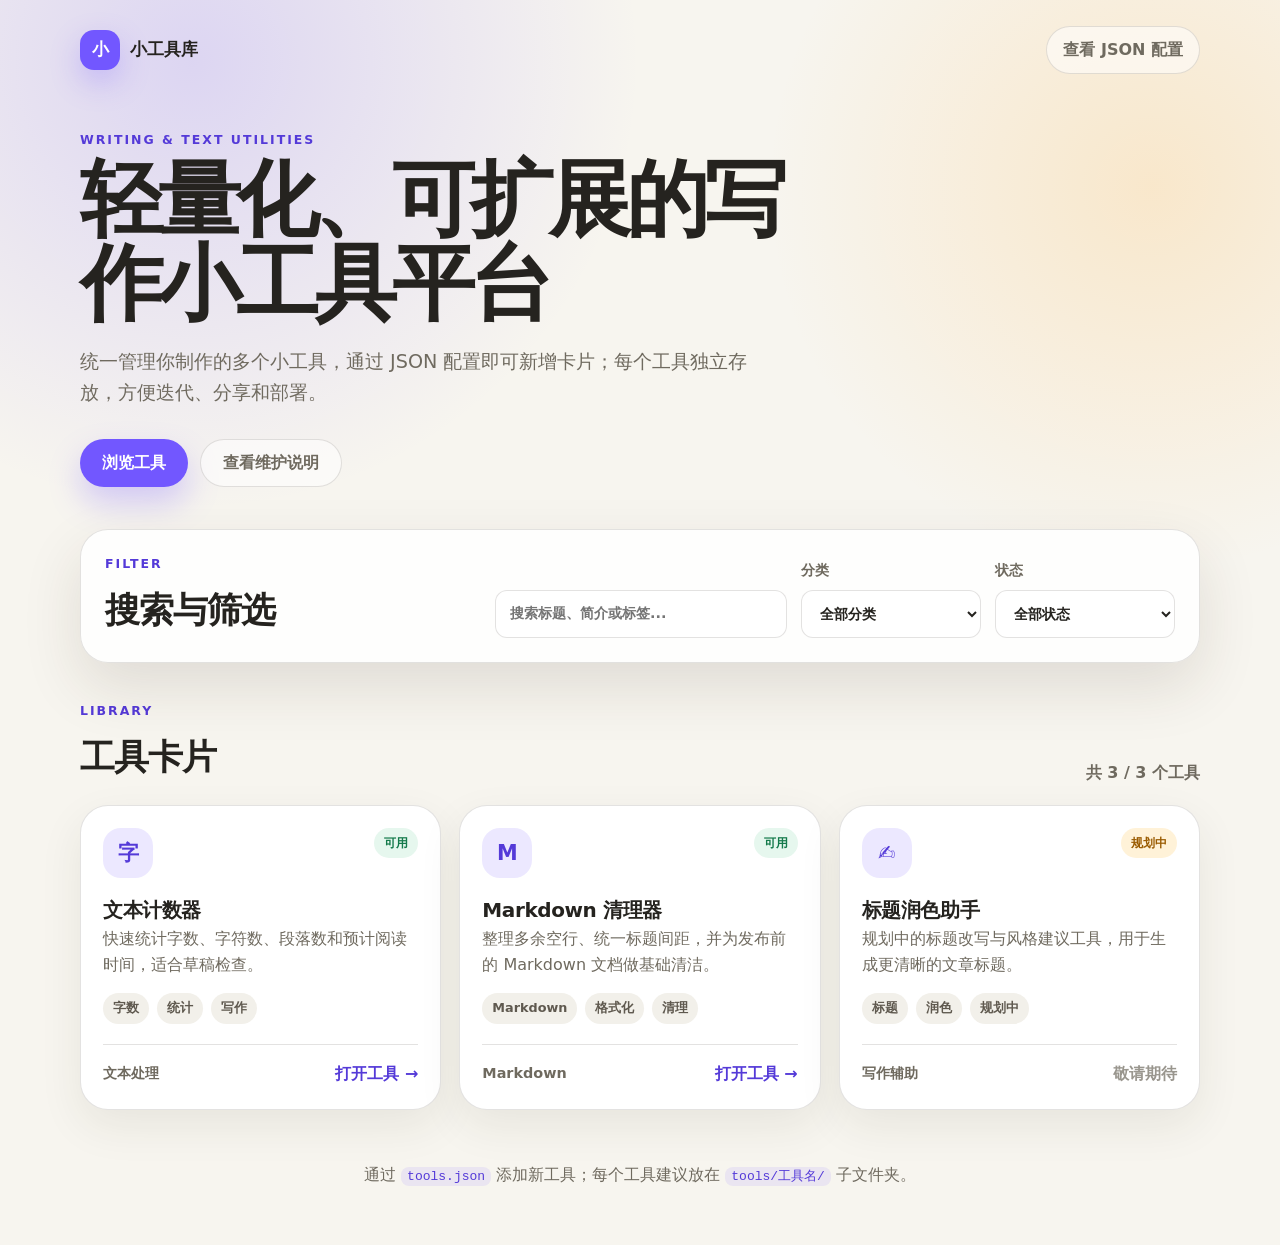
==== commit aa1d9cef: "Merge pull request #4 from xiaohei502/revert-2-codex/create-a-lightweight-tool-library-website-8bobp" ====
--- a/index.html
+++ b/index.html
@@ -3,46 +3,90 @@
   <head>
     <meta charset="UTF-8" />
     <meta name="viewport" content="width=device-width, initial-scale=1.0" />
-    <title>小工具库</title>
+    <meta
+      name="description"
+      content="一个轻量化、可扩展、面向写作和文本处理的小工具平台。"
+    />
+    <title>小工具库｜写作与文本处理工具平台</title>
     <link rel="stylesheet" href="assets/styles.css" />
   </head>
   <body>
-    <main class="library-shell">
-      <header class="library-header">
-        <h1>小工具库</h1>
-        <p>选择一个工具，开始处理文本和写作内容。</p>
-      </header>
+    <header class="site-hero">
+      <nav class="topbar" aria-label="主导航">
+        <a class="brand" href="index.html" aria-label="回到工具库首页">
+          <span class="brand-mark">小</span>
+          <span>小工具库</span>
+        </a>
+        <a class="deploy-link" href="tools.json" target="_blank" rel="noreferrer">
+          查看 JSON 配置
+        </a>
+      </nav>
 
-      <section class="filters" aria-label="工具筛选">
-        <label>
-          <span>搜索</span>
-          <input id="searchInput" type="search" placeholder="搜索工具..." autocomplete="off" />
-        </label>
-        <label>
-          <span>分类</span>
-          <select id="categoryFilter">
-            <option value="all">全部分类</option>
-          </select>
-        </label>
-        <label>
-          <span>状态</span>
-          <select id="statusFilter">
-            <option value="all">全部状态</option>
-            <option value="available">可用</option>
-            <option value="planned">规划中</option>
-          </select>
-        </label>
+      <section class="hero-content">
+        <p class="eyebrow">Writing & Text Utilities</p>
+        <h1>轻量化、可扩展的写作小工具平台</h1>
+        <p class="hero-description">
+          统一管理你制作的多个小工具，通过 JSON 配置即可新增卡片；每个工具独立存放，方便迭代、分享和部署。
+        </p>
+        <div class="hero-actions">
+          <a class="primary-button" href="#tools">浏览工具</a>
+          <a class="secondary-button" href="README.md">查看维护说明</a>
+        </div>
+      </section>
+    </header>
+
+    <main>
+      <section class="panel controls-panel" aria-labelledby="filter-title">
+        <div>
+          <p class="section-kicker">Filter</p>
+          <h2 id="filter-title">搜索与筛选</h2>
+        </div>
+        <div class="controls" role="search">
+          <label class="search-box">
+            <span class="sr-only">搜索工具</span>
+            <input
+              id="searchInput"
+              type="search"
+              placeholder="搜索标题、简介或标签..."
+              autocomplete="off"
+            />
+          </label>
+          <label>
+            <span>分类</span>
+            <select id="categoryFilter">
+              <option value="all">全部分类</option>
+            </select>
+          </label>
+          <label>
+            <span>状态</span>
+            <select id="statusFilter">
+              <option value="all">全部状态</option>
+              <option value="available">可用</option>
+              <option value="planned">规划中</option>
+            </select>
+          </label>
+        </div>
       </section>
 
-      <section aria-labelledby="toolsTitle">
-        <div class="section-title">
-          <h2 id="toolsTitle">工具</h2>
-          <p id="resultSummary" aria-live="polite">正在加载...</p>
+      <section class="tools-section" id="tools" aria-labelledby="tools-title">
+        <div class="section-heading">
+          <div>
+            <p class="section-kicker">Library</p>
+            <h2 id="tools-title">工具卡片</h2>
+          </div>
+          <p id="resultSummary" class="result-summary" aria-live="polite">正在加载工具...</p>
         </div>
         <div id="toolGrid" class="tool-grid" aria-live="polite"></div>
-        <div id="emptyState" class="empty-state" hidden>没有找到匹配的工具。</div>
+        <div id="emptyState" class="empty-state" hidden>
+          <strong>没有找到匹配的工具</strong>
+          <p>试试换一个关键词，或选择“全部分类 / 全部状态”。</p>
+        </div>
       </section>
     </main>
+
+    <footer class="site-footer">
+      <p>通过 <code>tools.json</code> 添加新工具；每个工具建议放在 <code>tools/工具名/</code> 子文件夹。</p>
+    </footer>
 
     <script src="assets/app.js" defer></script>
   </body>
--- a/assets/styles.css
+++ b/assets/styles.css
@@ -1,42 +1,49 @@
 :root {
   color-scheme: light;
-  --bg: #fbfaf6;
-  --panel: #fff;
-  --line: #e9e1d7;
-  --text: #25211d;
-  --muted: #746c62;
-  --blue: #2f6fce;
-  --blue-soft: #edf5ff;
-  --green: #27845f;
-  --green-soft: #ecf8f1;
-  --orange: #b76619;
-  --orange-soft: #fff3e3;
-  --shadow: 0 12px 30px rgba(42, 32, 18, 0.06);
+  --bg: #f7f5ef;
+  --surface: rgba(255, 255, 255, 0.86);
+  --surface-strong: #ffffff;
+  --text: #25231f;
+  --muted: #6f6a5f;
+  --line: rgba(62, 54, 42, 0.14);
+  --brand: #7257ff;
+  --brand-dark: #543ad8;
+  --brand-soft: #ece8ff;
+  --success: #147a4b;
+  --success-bg: #e6f7ee;
+  --planned: #9a5b00;
+  --planned-bg: #fff2d8;
+  --shadow: 0 24px 60px rgba(54, 45, 28, 0.12);
+  --radius-lg: 28px;
+  --radius-md: 18px;
+  --radius-sm: 12px;
 }
 
 * {
   box-sizing: border-box;
 }
 
+html {
+  scroll-behavior: smooth;
+}
+
 body {
+  min-height: 100vh;
   margin: 0;
-  min-height: 100vh;
-  background: linear-gradient(180deg, #fffdf9 0%, #f8f4ec 100%);
+  background:
+    radial-gradient(circle at 15% 5%, rgba(114, 87, 255, 0.2), transparent 28rem),
+    radial-gradient(circle at 90% 15%, rgba(255, 183, 77, 0.22), transparent 24rem),
+    var(--bg);
   color: var(--text);
-  font-family: ui-sans-serif, system-ui, -apple-system, BlinkMacSystemFont, "Segoe UI",
+  font-family:
+    Inter, ui-sans-serif, system-ui, -apple-system, BlinkMacSystemFont, "Segoe UI",
     "PingFang SC", "Microsoft YaHei", sans-serif;
+  line-height: 1.6;
 }
 
 a {
   color: inherit;
   text-decoration: none;
-}
-
-
-body > .site-hero,
-body > .site-footer,
-body > main:not(.library-shell) {
-  display: none !important;
 }
 
 button,
@@ -45,191 +52,384 @@
   font: inherit;
 }
 
-.library-shell {
-  width: min(1040px, calc(100% - 32px));
+.site-hero,
+main,
+.site-footer {
+  width: min(1120px, calc(100% - 32px));
   margin: 0 auto;
-  padding: 34px 0 48px;
-}
-
-.library-header {
-  margin-bottom: 22px;
-}
-
-.library-header h1 {
-  margin: 0;
-  color: #133461;
-  font-size: clamp(2rem, 6vw, 3.6rem);
-  letter-spacing: 0.04em;
-}
-
-.library-header p,
-.section-title p {
-  margin: 8px 0 0;
-  color: var(--muted);
-}
-
-.filters {
-  display: grid;
-  grid-template-columns: 1fr;
+}
+
+.site-hero {
+  padding: 26px 0 42px;
+}
+
+.topbar {
+  display: flex;
+  align-items: center;
+  justify-content: space-between;
+  gap: 16px;
+  margin-bottom: 56px;
+}
+
+.brand,
+.deploy-link,
+.primary-button,
+.secondary-button {
+  display: inline-flex;
+  align-items: center;
+  justify-content: center;
+  gap: 10px;
+  border-radius: 999px;
+  font-weight: 700;
+}
+
+.brand {
+  font-size: 1.05rem;
+}
+
+.brand-mark {
+  width: 40px;
+  height: 40px;
+  display: grid;
+  place-items: center;
+  border-radius: 14px;
+  background: var(--brand);
+  color: #fff;
+  box-shadow: 0 12px 30px rgba(114, 87, 255, 0.28);
+}
+
+.deploy-link,
+.secondary-button {
+  border: 1px solid var(--line);
+  background: rgba(255, 255, 255, 0.55);
+  color: var(--muted);
+}
+
+.deploy-link {
+  padding: 10px 16px;
+}
+
+.hero-content {
+  max-width: 780px;
+}
+
+.eyebrow,
+.section-kicker {
+  margin: 0 0 8px;
+  color: var(--brand-dark);
+  font-size: 0.78rem;
+  font-weight: 800;
+  letter-spacing: 0.16em;
+  text-transform: uppercase;
+}
+
+h1,
+h2,
+p {
+  margin-top: 0;
+}
+
+h1 {
+  max-width: 760px;
+  margin-bottom: 20px;
+  font-size: clamp(2.35rem, 7vw, 5.2rem);
+  line-height: 1.02;
+  letter-spacing: -0.06em;
+}
+
+h2 {
+  margin-bottom: 0;
+  font-size: clamp(1.45rem, 3vw, 2.2rem);
+  letter-spacing: -0.03em;
+}
+
+.hero-description {
+  max-width: 680px;
+  color: var(--muted);
+  font-size: clamp(1rem, 2vw, 1.2rem);
+}
+
+.hero-actions {
+  display: flex;
+  flex-wrap: wrap;
   gap: 12px;
-  margin-bottom: 28px;
+  margin-top: 30px;
+}
+
+.primary-button,
+.secondary-button {
+  min-height: 48px;
+  padding: 0 22px;
+}
+
+.primary-button {
+  background: var(--brand);
+  color: #fff;
+  box-shadow: 0 16px 32px rgba(114, 87, 255, 0.28);
+}
+
+.panel {
   border: 1px solid var(--line);
-  border-radius: 18px;
-  background: rgba(255, 255, 255, 0.72);
-  padding: 16px;
+  border-radius: var(--radius-lg);
+  background: var(--surface);
   box-shadow: var(--shadow);
+  backdrop-filter: blur(18px);
+}
+
+.controls-panel {
+  display: grid;
+  grid-template-columns: 0.7fr 1.3fr;
+  gap: 24px;
+  padding: 24px;
+}
+
+.controls {
+  display: grid;
+  grid-template-columns: minmax(220px, 1fr) 180px 180px;
+  gap: 14px;
+  align-items: end;
 }
 
 label {
   display: grid;
-  gap: 7px;
-  color: var(--muted);
-  font-size: 14px;
+  gap: 8px;
+  color: var(--muted);
+  font-size: 0.9rem;
   font-weight: 700;
 }
 
 input,
 select {
   width: 100%;
-  min-height: 44px;
+  min-height: 48px;
   border: 1px solid var(--line);
-  border-radius: 12px;
-  background: var(--panel);
+  border-radius: var(--radius-sm);
+  background: var(--surface-strong);
   color: var(--text);
   outline: none;
-  padding: 0 12px;
+  padding: 0 14px;
+  transition: border-color 0.2s ease, box-shadow 0.2s ease;
 }
 
 input:focus,
 select:focus {
-  border-color: #95b8ef;
-  box-shadow: 0 0 0 3px rgba(47, 111, 206, 0.09);
-}
-
-.section-title {
+  border-color: var(--brand);
+  box-shadow: 0 0 0 4px rgba(114, 87, 255, 0.12);
+}
+
+.tools-section {
+  padding: 38px 0 26px;
+}
+
+.section-heading {
   display: flex;
   align-items: end;
   justify-content: space-between;
-  gap: 12px;
-  margin-bottom: 14px;
-}
-
-.section-title h2 {
+  gap: 16px;
+  margin-bottom: 20px;
+}
+
+.result-summary {
   margin: 0;
-  color: #26344b;
-  font-size: 24px;
+  color: var(--muted);
+  font-weight: 700;
 }
 
 .tool-grid {
   display: grid;
-  grid-template-columns: repeat(auto-fit, minmax(260px, 1fr));
-  gap: 14px;
+  grid-template-columns: repeat(3, minmax(0, 1fr));
+  gap: 18px;
 }
 
 .tool-card {
-  display: grid;
-  gap: 14px;
+  display: flex;
+  min-height: 280px;
+  flex-direction: column;
+  gap: 16px;
   border: 1px solid var(--line);
+  border-radius: var(--radius-lg);
+  background: var(--surface-strong);
+  padding: 22px;
+  box-shadow: 0 16px 44px rgba(54, 45, 28, 0.08);
+  transition: transform 0.2s ease, box-shadow 0.2s ease;
+}
+
+.tool-card:hover {
+  transform: translateY(-4px);
+  box-shadow: 0 24px 60px rgba(54, 45, 28, 0.14);
+}
+
+.card-header {
+  display: flex;
+  justify-content: space-between;
+  gap: 16px;
+}
+
+.card-icon {
+  width: 50px;
+  height: 50px;
+  display: grid;
+  flex: 0 0 auto;
+  place-items: center;
   border-radius: 18px;
-  background: rgba(255, 255, 255, 0.86);
-  padding: 18px;
-  box-shadow: var(--shadow);
+  background: var(--brand-soft);
+  color: var(--brand-dark);
+  font-size: 1.3rem;
+  font-weight: 900;
+}
+
+.status-badge {
+  height: fit-content;
+  border-radius: 999px;
+  padding: 5px 10px;
+  font-size: 0.78rem;
+  font-weight: 800;
+}
+
+.status-available {
+  background: var(--success-bg);
+  color: var(--success);
+}
+
+.status-planned {
+  background: var(--planned-bg);
+  color: var(--planned);
 }
 
 .tool-card h3 {
   margin: 0;
-  color: #133461;
-  font-size: 22px;
+  font-size: 1.25rem;
+  letter-spacing: -0.02em;
 }
 
 .tool-card p {
-  margin: 0;
-  color: var(--muted);
-  line-height: 1.7;
-}
-
-.card-top,
-.card-footer,
+  margin-bottom: 0;
+  color: var(--muted);
+}
+
 .tag-list {
   display: flex;
   flex-wrap: wrap;
+  gap: 8px;
+  margin-top: auto;
+}
+
+.tag {
+  border-radius: 999px;
+  background: #f2f0ea;
+  color: #5f594f;
+  padding: 5px 10px;
+  font-size: 0.8rem;
+  font-weight: 700;
+}
+
+.card-footer {
+  display: flex;
   align-items: center;
-  gap: 8px;
-}
-
-.card-top,
-.card-footer {
   justify-content: space-between;
-}
-
-.status-badge,
-.tag,
+  gap: 12px;
+  border-top: 1px solid var(--line);
+  margin-top: 4px;
+  padding-top: 16px;
+}
+
 .category {
-  border-radius: 999px;
-  padding: 5px 10px;
-  font-size: 13px;
-  font-weight: 700;
-}
-
-.status-available {
-  background: var(--green-soft);
-  color: var(--green);
-}
-
-.status-planned {
-  background: var(--orange-soft);
-  color: var(--orange);
-}
-
-.tag {
-  background: var(--blue-soft);
-  color: var(--blue);
-}
-
-.category {
-  background: #f5f0e9;
-  color: #62584e;
+  color: var(--muted);
+  font-size: 0.9rem;
+  font-weight: 800;
 }
 
 .open-tool {
-  display: inline-flex;
-  align-items: center;
-  min-height: 40px;
-  border-radius: 12px;
-  background: var(--blue);
-  color: #fff;
-  padding: 0 14px;
-  font-weight: 800;
+  color: var(--brand-dark);
+  font-weight: 900;
 }
 
 .open-tool.is-disabled {
-  background: #f5f0e9;
   color: var(--muted);
   cursor: not-allowed;
+  opacity: 0.7;
 }
 
 .empty-state {
   border: 1px dashed var(--line);
-  border-radius: 16px;
-  background: rgba(255, 255, 255, 0.65);
-  color: var(--muted);
-  padding: 24px;
+  border-radius: var(--radius-lg);
+  background: rgba(255, 255, 255, 0.55);
+  padding: 40px 20px;
   text-align: center;
 }
 
-@media (max-width: 720px) {
-  .library-shell {
-    width: min(100% - 22px, 1040px);
-    padding-top: 22px;
-  }
-
-  .filters,
-  .section-title {
+.empty-state p {
+  margin-bottom: 0;
+  color: var(--muted);
+}
+
+.site-footer {
+  padding: 26px 0 42px;
+  color: var(--muted);
+  text-align: center;
+}
+
+code {
+  border-radius: 8px;
+  background: rgba(114, 87, 255, 0.1);
+  color: var(--brand-dark);
+  padding: 2px 6px;
+}
+
+.sr-only {
+  position: absolute;
+  width: 1px;
+  height: 1px;
+  overflow: hidden;
+  clip: rect(0, 0, 0, 0);
+  white-space: nowrap;
+}
+
+@media (max-width: 900px) {
+  .controls-panel,
+  .controls {
     grid-template-columns: 1fr;
   }
 
-  .section-title {
+  .tool-grid {
+    grid-template-columns: repeat(2, minmax(0, 1fr));
+  }
+}
+
+@media (max-width: 640px) {
+  .site-hero,
+  main,
+  .site-footer {
+    width: min(100% - 22px, 1120px);
+  }
+
+  .site-hero {
+    padding-top: 18px;
+  }
+
+  .topbar,
+  .section-heading {
     align-items: flex-start;
     flex-direction: column;
   }
-}
+
+  .topbar {
+    margin-bottom: 42px;
+  }
+
+  .deploy-link,
+  .primary-button,
+  .secondary-button {
+    width: 100%;
+  }
+
+  .controls-panel,
+  .tool-card {
+    border-radius: 22px;
+    padding: 18px;
+  }
+
+  .tool-grid {
+    grid-template-columns: 1fr;
+  }
+}
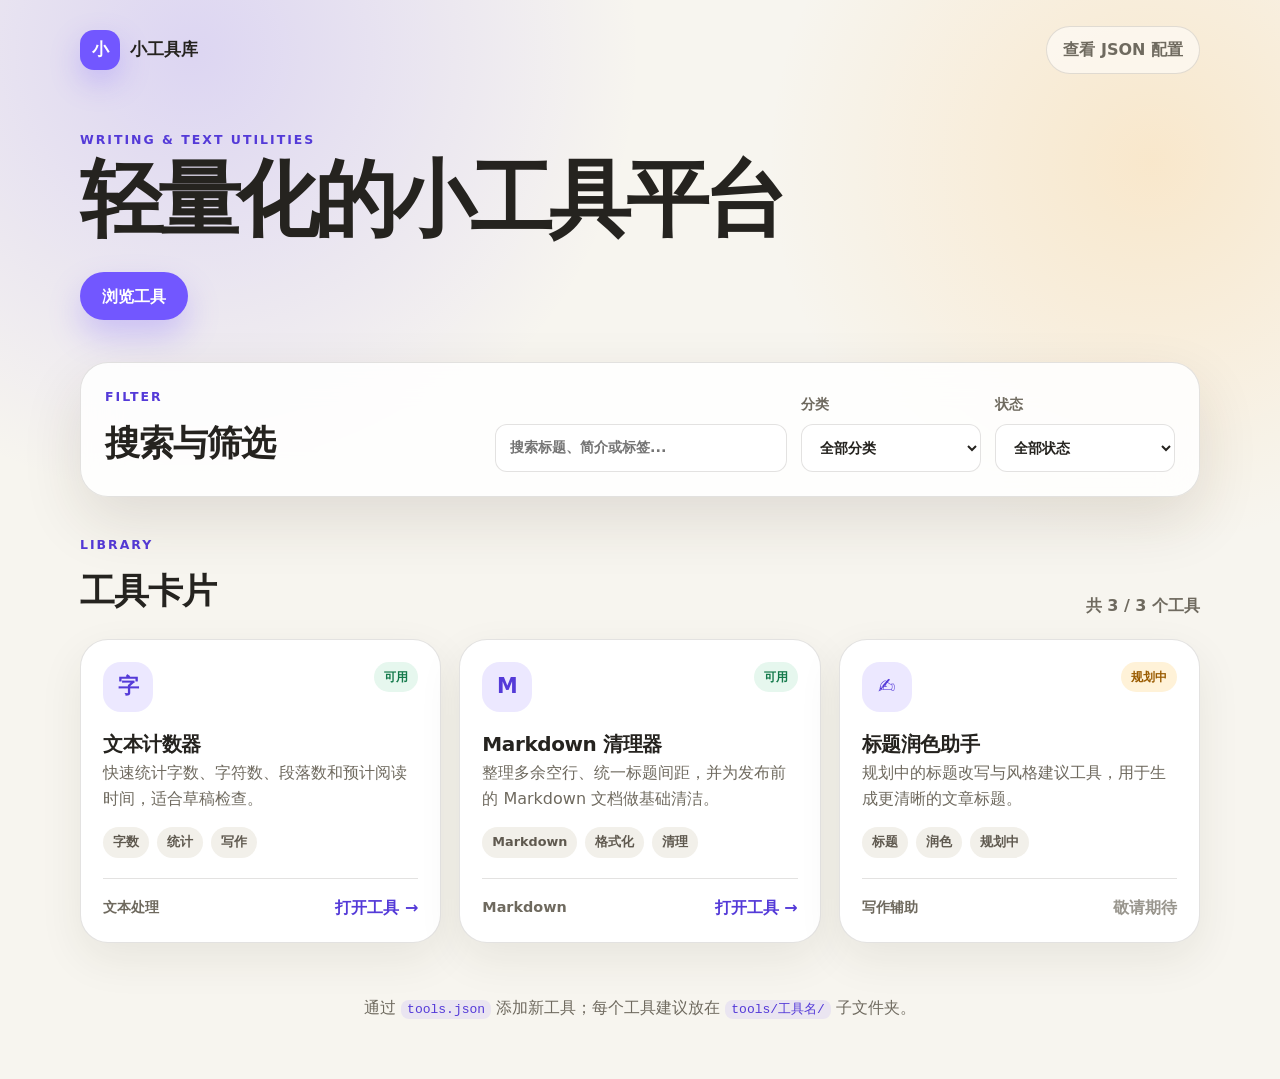
==== commit c6773e3c: "Revise meta description and title in index.html Updated the meta description and title for clarity." ====
--- a/index.html
+++ b/index.html
@@ -5,9 +5,9 @@
     <meta name="viewport" content="width=device-width, initial-scale=1.0" />
     <meta
       name="description"
-      content="一个轻量化、可扩展、面向写作和文本处理的小工具平台。"
+      content="一个轻量化的小工具平台。"
     />
-    <title>小工具库｜写作与文本处理工具平台</title>
+    <title>小工具库</title>
     <link rel="stylesheet" href="assets/styles.css" />
   </head>
   <body>
@@ -24,13 +24,10 @@
 
       <section class="hero-content">
         <p class="eyebrow">Writing & Text Utilities</p>
-        <h1>轻量化、可扩展的写作小工具平台</h1>
-        <p class="hero-description">
-          统一管理你制作的多个小工具，通过 JSON 配置即可新增卡片；每个工具独立存放，方便迭代、分享和部署。
+        <h1>轻量化的小工具平台</h1>
         </p>
         <div class="hero-actions">
           <a class="primary-button" href="#tools">浏览工具</a>
-          <a class="secondary-button" href="README.md">查看维护说明</a>
         </div>
       </section>
     </header>
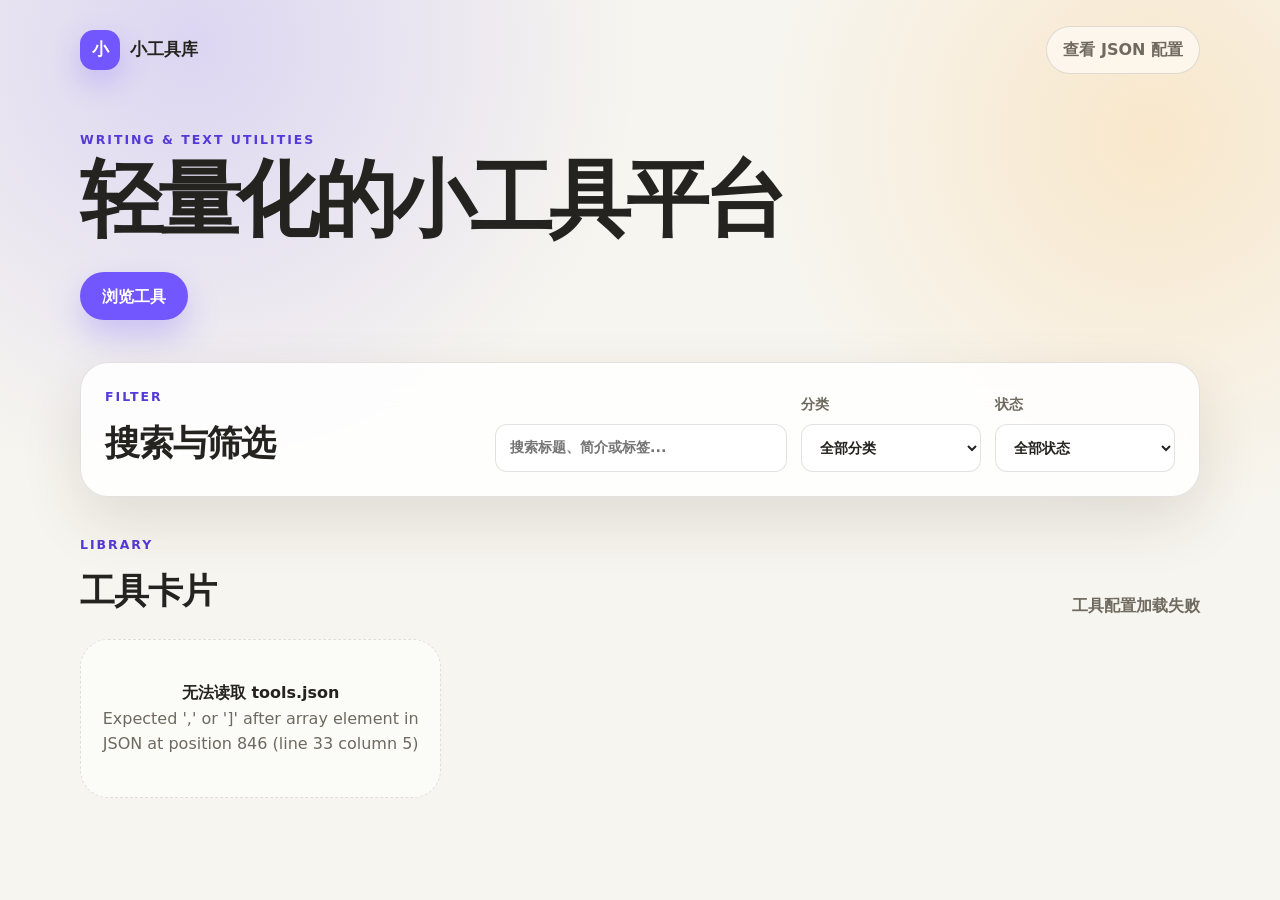
==== commit 6c34e8c7: "Remove footer text about adding new tools" ====
--- a/index.html
+++ b/index.html
@@ -82,7 +82,6 @@
     </main>
 
     <footer class="site-footer">
-      <p>通过 <code>tools.json</code> 添加新工具；每个工具建议放在 <code>tools/工具名/</code> 子文件夹。</p>
     </footer>
 
     <script src="assets/app.js" defer></script>
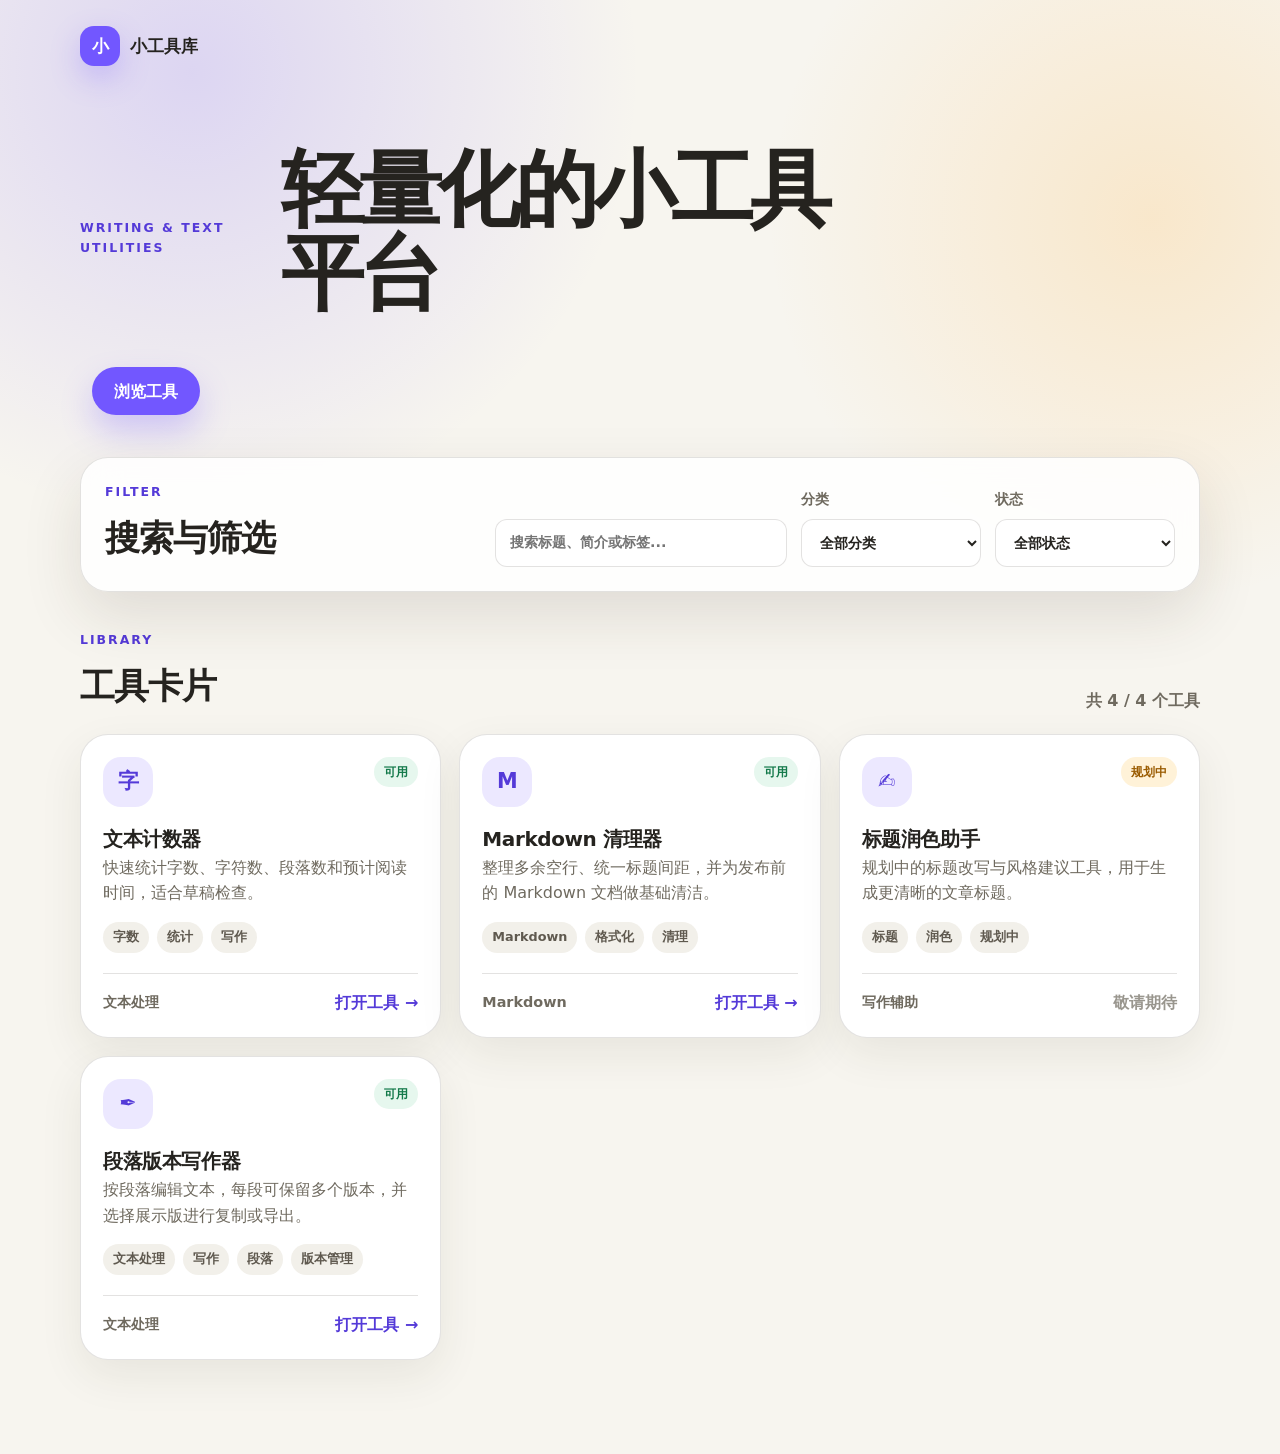
==== commit 73dcfe07: "。 Removed deploy link from the navigation bar." ====
--- a/index.html
+++ b/index.html
@@ -16,10 +16,6 @@
         <a class="brand" href="index.html" aria-label="回到工具库首页">
           <span class="brand-mark">小</span>
           <span>小工具库</span>
-        </a>
-        <a class="deploy-link" href="tools.json" target="_blank" rel="noreferrer">
-          查看 JSON 配置
-        </a>
       </nav>
 
       <section class="hero-content">
